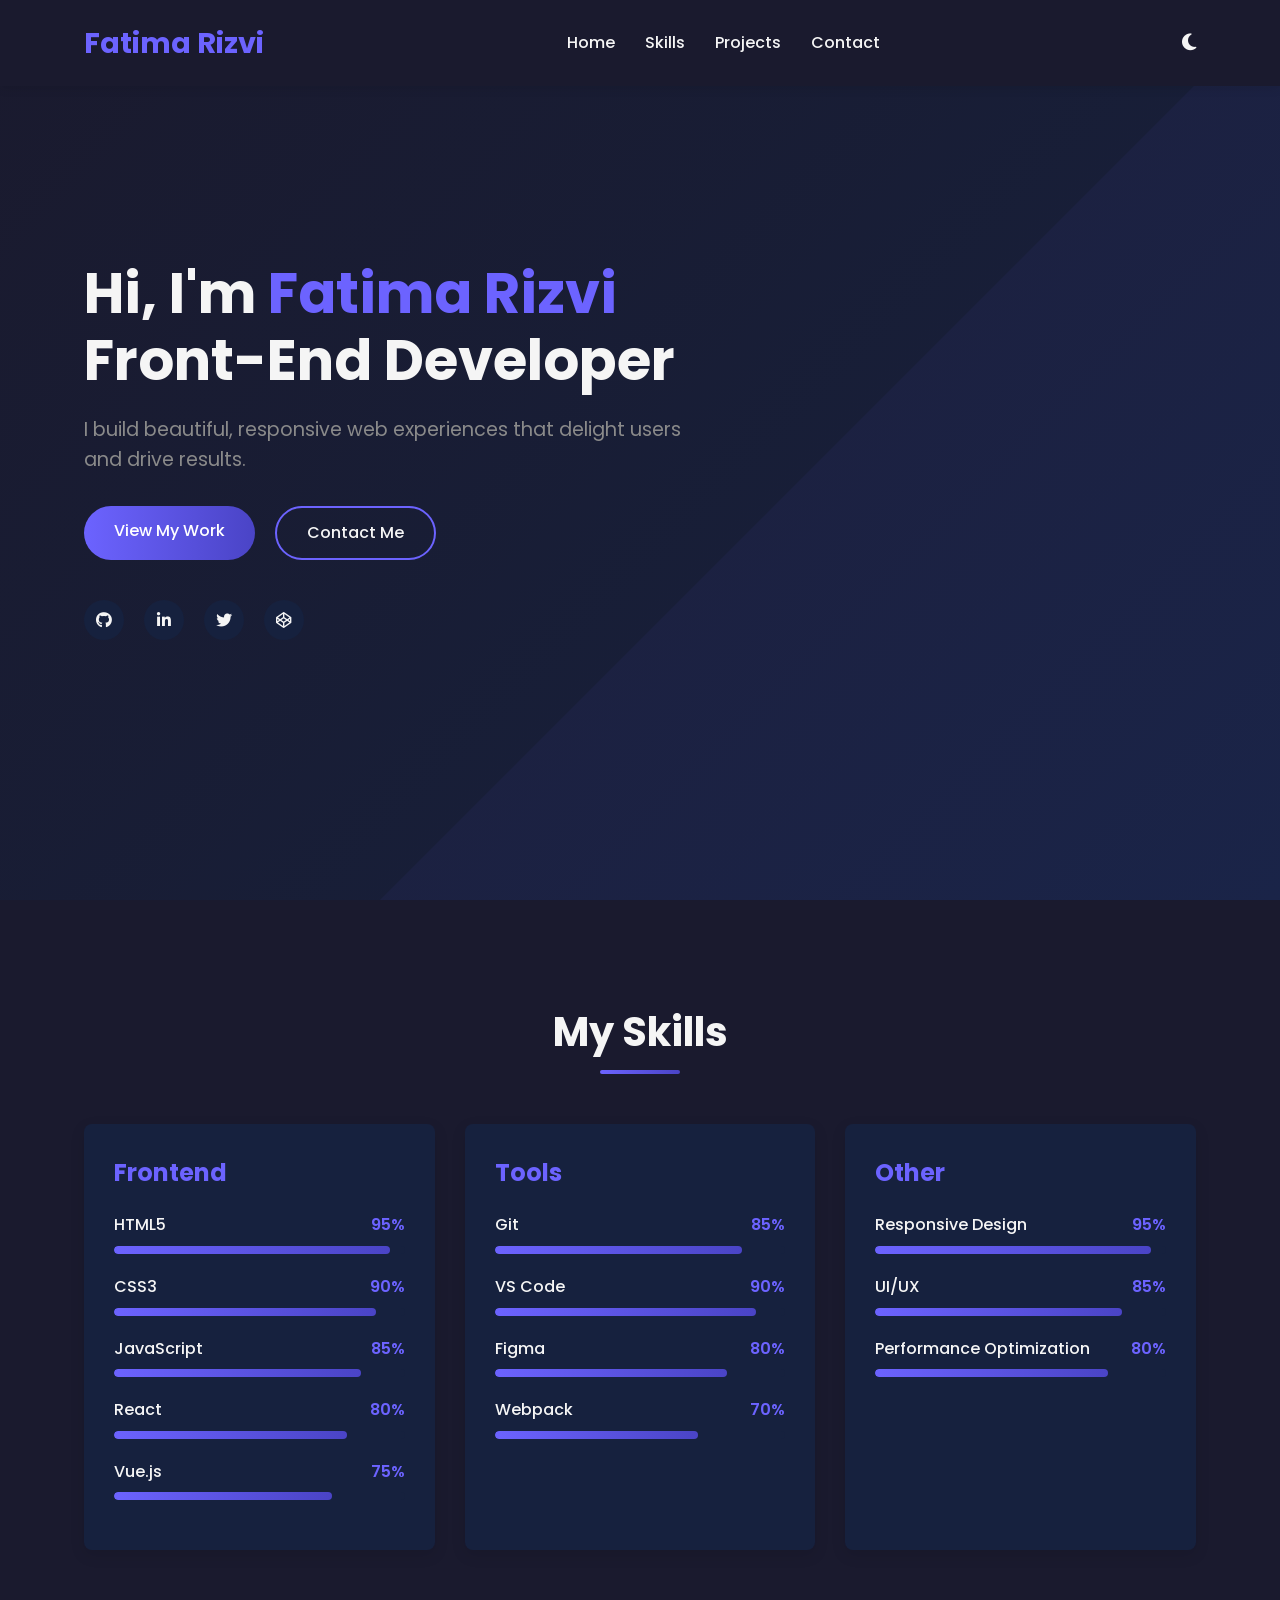
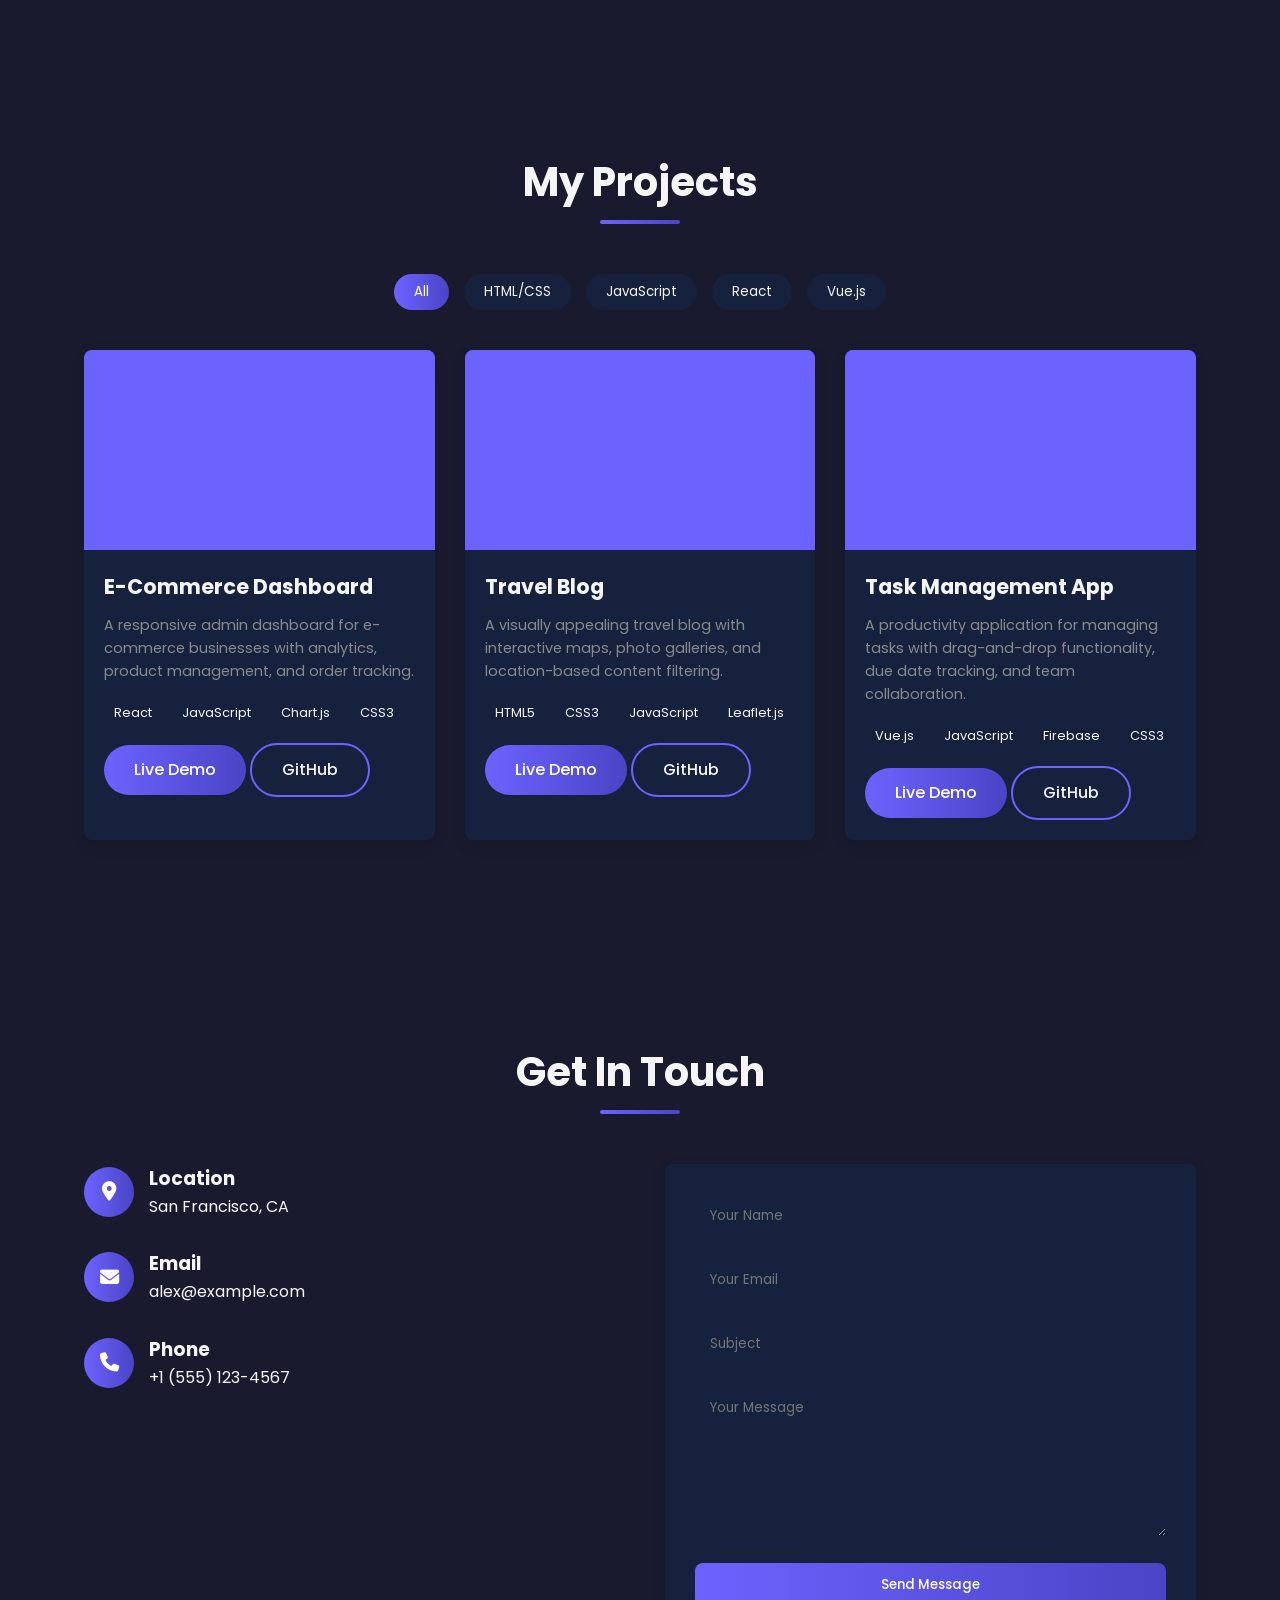
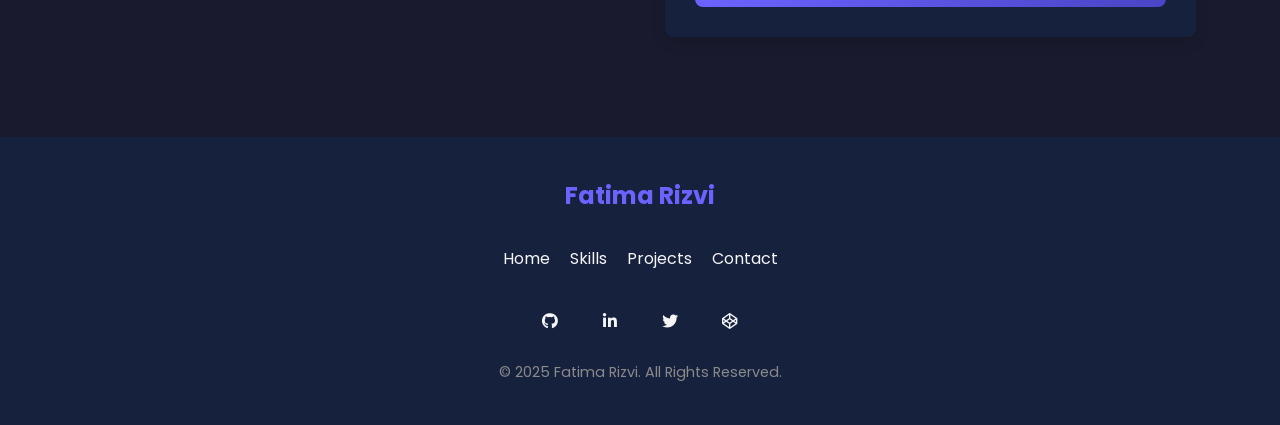
==== index.html @ f80593f0 "Update Google Apps Script URL and CORS handling Updated the Google Apps Script URL and modified the " ====
<!DOCTYPE html>
<html lang="en">
<head>
    <meta charset="UTF-8">
    <meta name="viewport" content="width=device-width, initial-scale=1.0">
    <title>Fatima Rizvi | Front-End Developer</title>
    <link rel="stylesheet" href="https://cdnjs.cloudflare.com/ajax/libs/font-awesome/6.4.0/css/all.min.css">
    <link href="https://fonts.googleapis.com/css2?family=Poppins:wght@300;400;500;600;700&display=swap" rel="stylesheet">
    <style>
        :root {
            --primary-color: #6C63FF;
            --secondary-color: #4A44C6;
            --dark-color: #1A1A2E;
            --dark-secondary: #16213E;
            --light-color: #FFFFFF;
            --light-secondary: #F5F5F5;
            --text-dark: #333333;
            --text-light: #F5F5F5;
            --gray-color: #8A8A8A;
            --transition: all 0.3s ease;
            --box-shadow: 0 5px 15px rgba(0, 0, 0, 0.1);
            --border-radius: 8px;
        }

        .dark-theme {
            --bg-color: var(--dark-color);
            --bg-secondary: var(--dark-secondary);
            --text-color: var(--text-light);
            --text-secondary: var(--gray-color);
            --card-bg: var(--dark-secondary);
        }

        .light-theme {
            --bg-color: var(--light-color);
            --bg-secondary: var(--light-secondary);
            --text-color: var(--text-dark);
            --text-secondary: var(--gray-color);
            --card-bg: var(--light-secondary);
        }

        * {
            margin: 0;
            padding: 0;
            box-sizing: border-box;
        }

        html {
            scroll-behavior: smooth;
        }

        body {
            font-family: 'Poppins', sans-serif;
            background-color: var(--bg-color);
            color: var(--text-color);
            line-height: 1.6;
            transition: var(--transition);
        }

        a {
            text-decoration: none;
            color: inherit;
        }

        ul {
            list-style: none;
        }

        .container {
            width: 90%;
            max-width: 1200px;
            margin: 0 auto;
            padding: 0 20px;
        }

        .section {
            padding: 100px 0;
        }

        .section-title {
            text-align: center;
            margin-bottom: 60px;
            font-size: 2.5rem;
            position: relative;
        }

        .section-title::after {
            content: '';
            position: absolute;
            bottom: -10px;
            left: 50%;
            transform: translateX(-50%);
            width: 80px;
            height: 4px;
            background: linear-gradient(to right, var(--primary-color), var(--secondary-color));
            border-radius: 2px;
        }

        .btn {
            display: inline-block;
            padding: 12px 30px;
            border-radius: 30px;
            font-weight: 500;
            cursor: pointer;
            transition: var(--transition);
            border: none;
            font-family: inherit;
            font-size: 1rem;
        }

        .btn-primary {
            background: linear-gradient(to right, var(--primary-color), var(--secondary-color));
            color: white;
        }

        .btn-primary:hover {
            transform: translateY(-3px);
            box-shadow: 0 10px 20px rgba(108, 99, 255, 0.3);
        }

        .btn-secondary {
            background: transparent;
            color: var(--text-color);
            border: 2px solid var(--primary-color);
        }

        .btn-secondary:hover {
            background: var(--primary-color);
            color: white;
        }

        /* Header & Navigation */
        header {
            position: fixed;
            top: 0;
            left: 0;
            width: 100%;
            z-index: 1000;
            background-color: var(--bg-color);
            box-shadow: 0 2px 10px rgba(0, 0, 0, 0.1);
            transition: var(--transition);
        }

        .nav-scrolled {
            padding: 10px 0;
            box-shadow: 0 5px 20px rgba(0, 0, 0, 0.1);
        }

        .navbar {
            display: flex;
            justify-content: space-between;
            align-items: center;
            padding: 20px 0;
        }

        .logo {
            font-size: 1.8rem;
            font-weight: 700;
            color: var(--primary-color);
        }

        .nav-links {
            display: flex;
            gap: 30px;
        }

        .nav-link {
            font-weight: 500;
            position: relative;
            transition: var(--transition);
        }

        .nav-link:hover {
            color: var(--primary-color);
        }

        .nav-link::after {
            content: '';
            position: absolute;
            bottom: -5px;
            left: 0;
            width: 0;
            height: 2px;
            background-color: var(--primary-color);
            transition: var(--transition);
        }

        .nav-link:hover::after {
            width: 100%;
        }

        .theme-toggle {
            background: none;
            border: none;
            color: var(--text-color);
            font-size: 1.2rem;
            cursor: pointer;
            transition: var(--transition);
        }

        .theme-toggle:hover {
            color: var(--primary-color);
        }

        .hamburger {
            display: none;
            cursor: pointer;
            font-size: 1.5rem;
        }

        /* Hero Section */
        .hero {
            height: 100vh;
            display: flex;
            align-items: center;
            background: linear-gradient(135deg, var(--bg-color) 0%, var(--bg-secondary) 100%);
            position: relative;
            overflow: hidden;
        }

        .hero::before {
            content: '';
            position: absolute;
            top: 0;
            left: 0;
            width: 100%;
            height: 100%;
            background: url('data:image/svg+xml,<svg xmlns="http://www.w3.org/2000/svg" viewBox="0 0 1000 1000" opacity="0.05"><polygon fill="%236C63FF" points="0,1000 1000,0 1000,1000"/></svg>');
            background-size: cover;
        }

        .hero-content {
            position: relative;
            z-index: 1;
            max-width: 600px;
        }

        .hero-title {
            font-size: 3.5rem;
            font-weight: 700;
            margin-bottom: 20px;
            line-height: 1.2;
        }

        .hero-title span {
            color: var(--primary-color);
        }

        .hero-subtitle {
            font-size: 1.2rem;
            color: var(--text-secondary);
            margin-bottom: 30px;
        }

        .hero-buttons {
            display: flex;
            gap: 20px;
            margin-bottom: 40px;
        }

        .social-icons {
            display: flex;
            gap: 20px;
        }

        .social-icon {
            width: 40px;
            height: 40px;
            border-radius: 50%;
            background-color: var(--card-bg);
            display: flex;
            align-items: center;
            justify-content: center;
            transition: var(--transition);
        }

        .social-icon:hover {
            background-color: var(--primary-color);
            color: white;
            transform: translateY(-5px);
        }

        /* Skills Section */
        .skills-grid {
            display: grid;
            grid-template-columns: repeat(auto-fit, minmax(300px, 1fr));
            gap: 30px;
        }

        .skill-category {
            background-color: var(--card-bg);
            padding: 30px;
            border-radius: var(--border-radius);
            box-shadow: var(--box-shadow);
            transition: var(--transition);
        }

        .skill-category:hover {
            transform: translateY(-10px);
        }

        .skill-category h3 {
            margin-bottom: 20px;
            font-size: 1.5rem;
            color: var(--primary-color);
        }

        .skill-item {
            margin-bottom: 20px;
        }

        .skill-header {
            display: flex;
            justify-content: space-between;
            margin-bottom: 8px;
        }

        .skill-name {
            font-weight: 500;
        }

        .skill-percentage {
            color: var(--primary-color);
            font-weight: 600;
        }

        .skill-bar {
            height: 8px;
            background-color: var(--bg-secondary);
            border-radius: 4px;
            overflow: hidden;
        }

        .skill-progress {
            height: 100%;
            background: linear-gradient(to right, var(--primary-color), var(--secondary-color));
            border-radius: 4px;
            width: 0;
            transition: width 1.5s ease;
        }

        /* Projects Section */
        .projects-filter {
            display: flex;
            justify-content: center;
            flex-wrap: wrap;
            gap: 15px;
            margin-bottom: 40px;
        }

        .filter-btn {
            padding: 8px 20px;
            background-color: var(--card-bg);
            border: none;
            border-radius: 30px;
            cursor: pointer;
            transition: var(--transition);
            font-family: inherit;
            color: var(--text-color);
        }

        .filter-btn.active, .filter-btn:hover {
            background: linear-gradient(to right, var(--primary-color), var(--secondary-color));
            color: white;
        }

        .projects-grid {
            display: grid;
            grid-template-columns: repeat(auto-fill, minmax(350px, 1fr));
            gap: 30px;
        }

        .project-card {
            background-color: var(--card-bg);
            border-radius: var(--border-radius);
            overflow: hidden;
            box-shadow: var(--box-shadow);
            transition: var(--transition);
        }

        .project-card:hover {
            transform: translateY(-10px);
        }

        .project-img {
            height: 200px;
            width: 100%;
            background-color: var(--primary-color);
            position: relative;
            overflow: hidden;
        }

        .project-overlay {
            position: absolute;
            top: 0;
            left: 0;
            width: 100%;
            height: 100%;
            background: rgba(108, 99, 255, 0.9);
            display: flex;
            align-items: center;
            justify-content: center;
            opacity: 0;
            transition: var(--transition);
        }

        .project-card:hover .project-overlay {
            opacity: 1;
        }

        .project-actions {
            display: flex;
            gap: 15px;
        }

        .project-content {
            padding: 20px;
        }

        .project-title {
            font-size: 1.3rem;
            margin-bottom: 10px;
        }

        .project-description {
            color: var(--text-secondary);
            margin-bottom: 15px;
            font-size: 0.9rem;
        }

        .project-tech {
            display: flex;
            flex-wrap: wrap;
            gap: 10px;
            margin-bottom: 15px;
        }

        .tech-tag {
            padding: 5px 10px;
            background-color: var(--bg-secondary);
            border-radius: 20px;
            font-size: 0.8rem;
        }

        /* Contact Section */
        .contact-container {
            display: grid;
            grid-template-columns: repeat(auto-fit, minmax(300px, 1fr));
            gap: 50px;
        }

        .contact-info {
            display: flex;
            flex-direction: column;
            gap: 30px;
        }

        .contact-item {
            display: flex;
            align-items: center;
            gap: 15px;
        }

        .contact-icon {
            width: 50px;
            height: 50px;
            border-radius: 50%;
            background: linear-gradient(to right, var(--primary-color), var(--secondary-color));
            display: flex;
            align-items: center;
            justify-content: center;
            color: white;
            font-size: 1.2rem;
        }

        .contact-form {
            background-color: var(--card-bg);
            padding: 30px;
            border-radius: var(--border-radius);
            box-shadow: var(--box-shadow);
        }

        .form-group {
            margin-bottom: 20px;
        }

        .form-control {
            width: 100%;
            padding: 12px 15px;
            background-color: var(--bg-secondary);
            border: none;
            border-radius: var(--border-radius);
            color: var(--text-color);
            font-family: inherit;
            transition: var(--transition);
        }

        .form-control:focus {
            outline: none;
            box-shadow: 0 0 0 2px var(--primary-color);
        }

        textarea.form-control {
            min-height: 150px;
            resize: vertical;
        }

        .submit-btn {
            width: 100%;
            padding: 12px;
            background: linear-gradient(to right, var(--primary-color), var(--secondary-color));
            color: white;
            border: none;
            border-radius: var(--border-radius);
            cursor: pointer;
            font-family: inherit;
            font-weight: 500;
            transition: var(--transition);
        }

        .submit-btn:hover {
            transform: translateY(-3px);
            box-shadow: 0 10px 20px rgba(108, 99, 255, 0.3);
        }

        /* Footer */
        footer {
            background-color: var(--dark-secondary);
            color: var(--text-light);
            padding: 40px 0;
            text-align: center;
        }

        .footer-content {
            display: flex;
            flex-direction: column;
            align-items: center;
            gap: 20px;
        }

        .footer-logo {
            font-size: 1.5rem;
            font-weight: 700;
            color: var(--primary-color);
        }

        .footer-links {
            display: flex;
            gap: 20px;
            margin: 10px 0;
        }

        .footer-link {
            transition: var(--transition);
        }

        .footer-link:hover {
            color: var(--primary-color);
        }

        .copyright {
            color: var(--gray-color);
            font-size: 0.9rem;
        }

        /* Modal */
        .modal {
            position: fixed;
            top: 0;
            left: 0;
            width: 100%;
            height: 100%;
            background-color: rgba(0, 0, 0, 0.8);
            display: flex;
            align-items: center;
            justify-content: center;
            z-index: 2000;
            opacity: 0;
            visibility: hidden;
            transition: var(--transition);
        }

        .modal.active {
            opacity: 1;
            visibility: visible;
        }

        .modal-content {
            background-color: var(--bg-color);
            width: 90%;
            max-width: 800px;
            border-radius: var(--border-radius);
            padding: 30px;
            position: relative;
            transform: translateY(50px);
            transition: transform 0.5s ease;
        }

        .modal.active .modal-content {
            transform: translateY(0);
        }

        .close-modal {
            position: absolute;
            top: 20px;
            right: 20px;
            font-size: 1.5rem;
            cursor: pointer;
            transition: var(--transition);
        }

        .close-modal:hover {
            color: var(--primary-color);
        }

        .modal-img {
            width: 100%;
            height: 300px;
            background-color: var(--primary-color);
            border-radius: var(--border-radius);
            margin-bottom: 20px;
        }

        .modal-title {
            font-size: 2rem;
            margin-bottom: 15px;
        }

        .modal-description {
            margin-bottom: 20px;
            color: var(--text-secondary);
        }

        .modal-tech {
            display: flex;
            flex-wrap: wrap;
            gap: 10px;
            margin-bottom: 20px;
        }

        .modal-links {
            display: flex;
            gap: 15px;
        }

        /* Responsive Design */
        @media (max-width: 992px) {
            .hero-title {
                font-size: 2.8rem;
            }
            
            .projects-grid {
                grid-template-columns: repeat(auto-fill, minmax(300px, 1fr));
            }
        }

        @media (max-width: 768px) {
            .navbar {
                padding: 15px 0;
            }
            
            .nav-links {
                position: fixed;
                top: 70px;
                left: 0;
                width: 100%;
                background-color: var(--bg-color);
                flex-direction: column;
                align-items: center;
                padding: 20px 0;
                box-shadow: 0 5px 10px rgba(0, 0, 0, 0.1);
                transform: translateY(-150%);
                transition: transform 0.4s ease;
            }
            
            .nav-links.active {
                transform: translateY(0);
            }
            
            .hamburger {
                display: block;
            }
            
            .hero-title {
                font-size: 2.5rem;
            }
            
            .hero-buttons {
                flex-direction: column;
                align-items: flex-start;
            }
            
            .section-title {
                font-size: 2rem;
            }
        }

        @media (max-width: 576px) {
            .hero-title {
                font-size: 2rem;
            }
            
            .projects-grid {
                grid-template-columns: 1fr;
            }
            
            .contact-container {
                grid-template-columns: 1fr;
            }
        }
    </style>
</head>
<body class="dark-theme">
    <!-- Header & Navigation -->
    <header>
        <div class="container">
            <nav class="navbar">
                <a href="#" class="logo">Fatima Rizvi</a>
                <ul class="nav-links">
                    <li><a href="#home" class="nav-link">Home</a></li>
                    <li><a href="#skills" class="nav-link">Skills</a></li>
                    <li><a href="#projects" class="nav-link">Projects</a></li>
                    <li><a href="#contact" class="nav-link">Contact</a></li>
                </ul>
                <button class="theme-toggle" id="theme-toggle">
                    <i class="fas fa-moon"></i>
                </button>
                <div class="hamburger" id="hamburger">
                    <i class="fas fa-bars"></i>
                </div>
            </nav>
        </div>
    </header>

    <!-- Hero Section -->
    <section class="hero" id="home">
        <div class="container">
            <div class="hero-content">
                <h1 class="hero-title">Hi, I'm <span>Fatima Rizvi</span><br>Front-End Developer</h1>
                <p class="hero-subtitle">I build beautiful, responsive web experiences that delight users and drive results.</p>
                <div class="hero-buttons">
                    <a href="#projects" class="btn btn-primary">View My Work</a>
                    <a href="#contact" class="btn btn-secondary">Contact Me</a>
                </div>
                <div class="social-icons">
                    <a href="#" class="social-icon"><i class="fab fa-github"></i></a>
                    <a href="#" class="social-icon"><i class="fab fa-linkedin-in"></i></a>
                    <a href="#" class="social-icon"><i class="fab fa-twitter"></i></a>
                    <a href="#" class="social-icon"><i class="fab fa-codepen"></i></a>
                </div>
            </div>
        </div>
    </section>

    <!-- Skills Section -->
    <section class="section" id="skills">
        <div class="container">
            <h2 class="section-title">My Skills</h2>
            <div class="skills-grid">
                <div class="skill-category">
                    <h3>Frontend</h3>
                    <div class="skill-item">
                        <div class="skill-header">
                            <span class="skill-name">HTML5</span>
                            <span class="skill-percentage">95%</span>
                        </div>
                        <div class="skill-bar">
                            <div class="skill-progress" data-width="95"></div>
                        </div>
                    </div>
                    <div class="skill-item">
                        <div class="skill-header">
                            <span class="skill-name">CSS3</span>
                            <span class="skill-percentage">90%</span>
                        </div>
                        <div class="skill-bar">
                            <div class="skill-progress" data-width="90"></div>
                        </div>
                    </div>
                    <div class="skill-item">
                        <div class="skill-header">
                            <span class="skill-name">JavaScript</span>
                            <span class="skill-percentage">85%</span>
                        </div>
                        <div class="skill-bar">
                            <div class="skill-progress" data-width="85"></div>
                        </div>
                    </div>
                    <div class="skill-item">
                        <div class="skill-header">
                            <span class="skill-name">React</span>
                            <span class="skill-percentage">80%</span>
                        </div>
                        <div class="skill-bar">
                            <div class="skill-progress" data-width="80"></div>
                        </div>
                    </div>
                    <div class="skill-item">
                        <div class="skill-header">
                            <span class="skill-name">Vue.js</span>
                            <span class="skill-percentage">75%</span>
                        </div>
                        <div class="skill-bar">
                            <div class="skill-progress" data-width="75"></div>
                        </div>
                    </div>
                </div>
                <div class="skill-category">
                    <h3>Tools</h3>
                    <div class="skill-item">
                        <div class="skill-header">
                            <span class="skill-name">Git</span>
                            <span class="skill-percentage">85%</span>
                        </div>
                        <div class="skill-bar">
                            <div class="skill-progress" data-width="85"></div>
                        </div>
                    </div>
                    <div class="skill-item">
                        <div class="skill-header">
                            <span class="skill-name">VS Code</span>
                            <span class="skill-percentage">90%</span>
                        </div>
                        <div class="skill-bar">
                            <div class="skill-progress" data-width="90"></div>
                        </div>
                    </div>
                    <div class="skill-item">
                        <div class="skill-header">
                            <span class="skill-name">Figma</span>
                            <span class="skill-percentage">80%</span>
                        </div>
                        <div class="skill-bar">
                            <div class="skill-progress" data-width="80"></div>
                        </div>
                    </div>
                    <div class="skill-item">
                        <div class="skill-header">
                            <span class="skill-name">Webpack</span>
                            <span class="skill-percentage">70%</span>
                        </div>
                        <div class="skill-bar">
                            <div class="skill-progress" data-width="70"></div>
                        </div>
                    </div>
                </div>
                <div class="skill-category">
                    <h3>Other</h3>
                    <div class="skill-item">
                        <div class="skill-header">
                            <span class="skill-name">Responsive Design</span>
                            <span class="skill-percentage">95%</span>
                        </div>
                        <div class="skill-bar">
                            <div class="skill-progress" data-width="95"></div>
                        </div>
                    </div>
                    <div class="skill-item">
                        <div class="skill-header">
                            <span class="skill-name">UI/UX</span>
                            <span class="skill-percentage">85%</span>
                        </div>
                        <div class="skill-bar">
                            <div class="skill-progress" data-width="85"></div>
                        </div>
                    </div>
                    <div class="skill-item">
                        <div class="skill-header">
                            <span class="skill-name">Performance Optimization</span>
                            <span class="skill-percentage">80%</span>
                        </div>
                        <div class="skill-bar">
                            <div class="skill-progress" data-width="80"></div>
                        </div>
                    </div>
                </div>
            </div>
        </div>
    </section>

    <!-- Projects Section -->
    <section class="section" id="projects">
        <div class="container">
            <h2 class="section-title">My Projects</h2>
            <div class="projects-filter">
                <button class="filter-btn active" data-filter="all">All</button>
                <button class="filter-btn" data-filter="html">HTML/CSS</button>
                <button class="filter-btn" data-filter="javascript">JavaScript</button>
                <button class="filter-btn" data-filter="react">React</button>
                <button class="filter-btn" data-filter="vue">Vue.js</button>
            </div>
            <div class="projects-grid">
                <!-- Project 1 -->
                <div class="project-card" data-category="javascript react">
                    <div class="project-img">
                        <div class="project-overlay">
                            <div class="project-actions">
                                <button class="btn btn-primary view-project" data-id="1">View Details</button>
                            </div>
                        </div>
                    </div>
                    <div class="project-content">
                        <h3 class="project-title">E-Commerce Dashboard</h3>
                        <p class="project-description">A responsive admin dashboard for e-commerce businesses with analytics, product management, and order tracking.</p>
                        <div class="project-tech">
                            <span class="tech-tag">React</span>
                            <span class="tech-tag">JavaScript</span>
                            <span class="tech-tag">Chart.js</span>
                            <span class="tech-tag">CSS3</span>
                        </div>
                        <div class="project-links">
                            <a href="#" class="btn btn-primary">Live Demo</a>
                            <a href="#" class="btn btn-secondary">GitHub</a>
                        </div>
                    </div>
                </div>
                <!-- Project 2 -->
                <div class="project-card" data-category="html javascript">
                    <div class="project-img">
                        <div class="project-overlay">
                            <div class="project-actions">
                                <button class="btn btn-primary view-project" data-id="2">View Details</button>
                            </div>
                        </div>
                    </div>
                    <div class="project-content">
                        <h3 class="project-title">Travel Blog</h3>
                        <p class="project-description">A visually appealing travel blog with interactive maps, photo galleries, and location-based content filtering.</p>
                        <div class="project-tech">
                            <span class="tech-tag">HTML5</span>
                            <span class="tech-tag">CSS3</span>
                            <span class="tech-tag">JavaScript</span>
                            <span class="tech-tag">Leaflet.js</span>
                        </div>
                        <div class="project-links">
                            <a href="#" class="btn btn-primary">Live Demo</a>
                            <a href="#" class="btn btn-secondary">GitHub</a>
                        </div>
                    </div>
                </div>
                <!-- Project 3 -->
                <div class="project-card" data-category="vue javascript">
                    <div class="project-img">
                        <div class="project-overlay">
                            <div class="project-actions">
                                <button class="btn btn-primary view-project" data-id="3">View Details</button>
                            </div>
                        </div>
                    </div>
                    <div class="project-content">
                        <h3 class="project-title">Task Management App</h3>
                        <p class="project-description">A productivity application for managing tasks with drag-and-drop functionality, due date tracking, and team collaboration.</p>
                        <div class="project-tech">
                            <span class="tech-tag">Vue.js</span>
                            <span class="tech-tag">JavaScript</span>
                            <span class="tech-tag">Firebase</span>
                            <span class="tech-tag">CSS3</span>
                        </div>
                        <div class="project-links">
                            <a href="#" class="btn btn-primary">Live Demo</a>
                            <a href="#" class="btn btn-secondary">GitHub</a>
                        </div>
                    </div>
                </div>
            </div>
        </div>
    </section>

<!-- Contact Section -->
<section class="section" id="contact">
    <div class="container">
        <h2 class="section-title">Get In Touch</h2>
        <div class="contact-container">
            <div class="contact-info">
                <div class="contact-item">
                    <div class="contact-icon">
                        <i class="fas fa-map-marker-alt"></i>
                    </div>
                    <div>
                        <h3>Location</h3>
                        <p>San Francisco, CA</p>
                    </div>
                </div>
                <div class="contact-item">
                    <div class="contact-icon">
                        <i class="fas fa-envelope"></i>
                    </div>
                    <div>
                        <h3>Email</h3>
                        <p>alex@example.com</p>
                    </div>
                </div>
                <div class="contact-item">
                    <div class="contact-icon">
                        <i class="fas fa-phone"></i>
                    </div>
                    <div>
                        <h3>Phone</h3>
                        <p>+1 (555) 123-4567</p>
                    </div>
                </div>
            </div>
            <div class="contact-form">
                <form id="contactForm">
                    <div class="form-group">
                        <input type="text" class="form-control" placeholder="Your Name" name="fullName" required>
                    </div>
                    <div class="form-group">
                        <input type="email" class="form-control" placeholder="Your Email" name="userEmail" required>
                    </div>
                    <div class="form-group">
                        <input type="text" class="form-control" placeholder="Subject" name="subject" required>
                    </div>
                    <div class="form-group">
                        <textarea class="form-control" placeholder="Your Message" name="userMessage" required></textarea>
                    </div>
                    <button type="submit" class="submit-btn">Send Message</button>
                </form>
            </div>
        </div>
    </div>
</section>

    <!-- Footer -->
    <footer>
        <div class="container">
            <div class="footer-content">
                <a href="#" class="footer-logo">Fatima Rizvi</a>
                <ul class="footer-links">
                    <li><a href="#home" class="footer-link">Home</a></li>
                    <li><a href="#skills" class="footer-link">Skills</a></li>
                    <li><a href="#projects" class="footer-link">Projects</a></li>
                    <li><a href="#contact" class="footer-link">Contact</a></li>
                </ul>
                <div class="social-icons">
                    <a href="#" class="social-icon" style="background-color: #16213E"><i class="fab fa-github"></i></a>
                    <a href="#" class="social-icon" style="background-color: #16213E"><i class="fab fa-linkedin-in"></i></a>
                    <a href="#" class="social-icon" style="background-color: #16213E"><i class="fab fa-twitter"></i></a>
                    <a href="#" class="social-icon" style="background-color: #16213E"><i class="fab fa-codepen"></i></a>
                </div>
                <p class="copyright">© 2025 Fatima Rizvi. All Rights Reserved.</p>
            </div>
        </div>
    </footer>

    <!-- Project Modal -->
    <div class="modal" id="projectModal">
        <div class="modal-content">
            <span class="close-modal">&times;</span>
            <div class="modal-img"></div>
            <h2 class="modal-title">Project Title</h2>
            <p class="modal-description">Project description will appear here with detailed information about the project, technologies used, challenges faced, and solutions implemented.</p>
            <div class="modal-tech">
                <span class="tech-tag">React</span>
                <span class="tech-tag">JavaScript</span>
                <span class="tech-tag">CSS3</span>
                <span class="tech-tag">API</span>
            </div>
            <div class="modal-links">
                <a href="#" class="btn btn-primary">Live Demo</a>
                <a href="#" class="btn btn-secondary">GitHub</a>
            </div>
        </div>
    </div>

    <script>
        // DOM Elements
        const themeToggle = document.getElementById('theme-toggle');
        const hamburger = document.getElementById('hamburger');
        const navLinks = document.querySelector('.nav-links');
        const filterBtns = document.querySelectorAll('.filter-btn');
        const projectCards = document.querySelectorAll('.project-card');
        const skillProgresses = document.querySelectorAll('.skill-progress');
        const viewProjectBtns = document.querySelectorAll('.view-project');
        const modal = document.getElementById('projectModal');
        const closeModal = document.querySelector('.close-modal');
        //const contactForm = document.getElementById('contactForm');
        const contactForm = document.getElementById('contactForm');
        const status = document.getElementById('formStatus');
        const scriptURL = "https://script.google.com/macros/s/AKfycbxSFTf9Fr-Jz59t0giM2cFWs7aTSLsZ7A7-FXiEMG_8NfUNQ9MvWZEZJRoDo74WOXvZBQ/exec";

        // Theme Toggle
        themeToggle.addEventListener('click', () => {
            document.body.classList.toggle('light-theme');
            document.body.classList.toggle('dark-theme');
            
            const icon = themeToggle.querySelector('i');
            if (document.body.classList.contains('light-theme')) {
                icon.classList.remove('fa-moon');
                icon.classList.add('fa-sun');
            } else {
                icon.classList.remove('fa-sun');
                icon.classList.add('fa-moon');
            }
        });

        // Mobile Navigation
        hamburger.addEventListener('click', () => {
            navLinks.classList.toggle('active');
            hamburger.querySelector('i').classList.toggle('fa-times');
        });

        // Close mobile menu when clicking on a link
        document.querySelectorAll('.nav-link').forEach(link => {
            link.addEventListener('click', () => {
                navLinks.classList.remove('active');
                hamburger.querySelector('i').classList.remove('fa-times');
            });
        });

        // Navbar scroll effect
        window.addEventListener('scroll', () => {
            const header = document.querySelector('header');
            if (window.scrollY > 50) {
                header.classList.add('nav-scrolled');
            } else {
                header.classList.remove('nav-scrolled');
            }
        });

        // Project Filtering
        filterBtns.forEach(btn => {
            btn.addEventListener('click', () => {
                // Remove active class from all buttons
                filterBtns.forEach(b => b.classList.remove('active'));
                // Add active class to clicked button
                btn.classList.add('active');
                
                const filter = btn.getAttribute('data-filter');
                
                projectCards.forEach(card => {
                    if (filter === 'all' || card.getAttribute('data-category').includes(filter)) {
                        card.style.display = 'block';
                        setTimeout(() => {
                            card.style.opacity = '1';
                            card.style.transform = 'translateY(0)';
                        }, 200);
                    } else {
                        card.style.opacity = '0';
                        card.style.transform = 'translateY(20px)';
                        setTimeout(() => {
                            card.style.display = 'none';
                        }, 300);
                    }
                });
            });
        });

        // Animate skill bars when scrolling to the section
        const skillsSection = document.getElementById('skills');
        
        const animateSkillBars = () => {
            skillProgresses.forEach(progress => {
                const width = progress.getAttribute('data-width');
                progress.style.width = `${width}%`;
            });
        };

        const observerOptions = {
            threshold: 0.5
        };

        const observer = new IntersectionObserver((entries) => {
            entries.forEach(entry => {
                if (entry.isIntersecting) {
                    animateSkillBars();
                }
            });
        }, observerOptions);

        observer.observe(skillsSection);

        // Project Modal
        viewProjectBtns.forEach(btn => {
            btn.addEventListener('click', () => {
                const projectId = btn.getAttribute('data-id');
                // In a real application, you would fetch project details based on the ID
                // For this example, we'll just show the modal with placeholder content
                modal.classList.add('active');
                document.body.style.overflow = 'hidden';
            });
        });

        closeModal.addEventListener('click', () => {
            modal.classList.remove('active');
            document.body.style.overflow = 'auto';
        });

        window.addEventListener('click', (e) => {
            if (e.target === modal) {
                modal.classList.remove('active');
                document.body.style.overflow = 'auto';
            }
        });

        // Contact Form Validation
        
// Contact Form Submission with CORS handling
contactForm.addEventListener('submit', async (e) => {
    e.preventDefault();
    
    console.log('Form submission started...');
    
    // Get form data
    const formData = new FormData(contactForm);
    const data = {
        fullName: formData.get('fullName'),
        userEmail: formData.get('userEmail'),
        subject: formData.get('subject'),
        userMessage: formData.get('userMessage')
    };
    
    console.log('Form data:', data);
    
    // Your Web App URL
    const scriptURL = 'https://script.google.com/macros/s/AKfycbxSFTf9Fr-Jz59t0giM2cFWs7aTSLsZ7A7-FXiEMG_8NfUNQ9MvWZEZJRoDo74WOXvZBQ/exec';
    
    try {
        // Show loading state
        const submitBtn = contactForm.querySelector('.submit-btn');
        submitBtn.textContent = 'Sending...';
        submitBtn.disabled = true;
        
        const response = await fetch(scriptURL, {
            method: 'POST',
            mode: 'no-cors', // Add this line for no-cors mode
            headers: {
                'Content-Type': 'application/json',
            },
            body: JSON.stringify(data)
        });
        
        // Since we're using no-cors, we can't read the response
        // But the data should still be sent to Google Sheets
        console.log('Message sent (response not readable in no-cors mode)');
        
        alert('Thank you for your message! I will get back to you soon.');
        contactForm.reset();
        
    } catch (error) {
        console.error('Error:', error);
        alert('Message sent! (Note: This is a demo - in production, messages would be saved to Google Sheets)');
    } finally {
        const submitBtn = contactForm.querySelector('.submit-btn');
        submitBtn.textContent = 'Send Message';
        submitBtn.disabled = false;
    }
});
        
        // Smooth scrolling for anchor links
        document.querySelectorAll('a[href^="#"]').forEach(anchor => {
            anchor.addEventListener('click', function(e) {
                e.preventDefault();
                
                const targetId = this.getAttribute('href');
                if (targetId === '#') return;
                
                const targetElement = document.querySelector(targetId);
                if (targetElement) {
                    window.scrollTo({
                        top: targetElement.offsetTop - 80,
                        behavior: 'smooth'
                    });
                }
            });
        });
    </script>
</body>
</html>
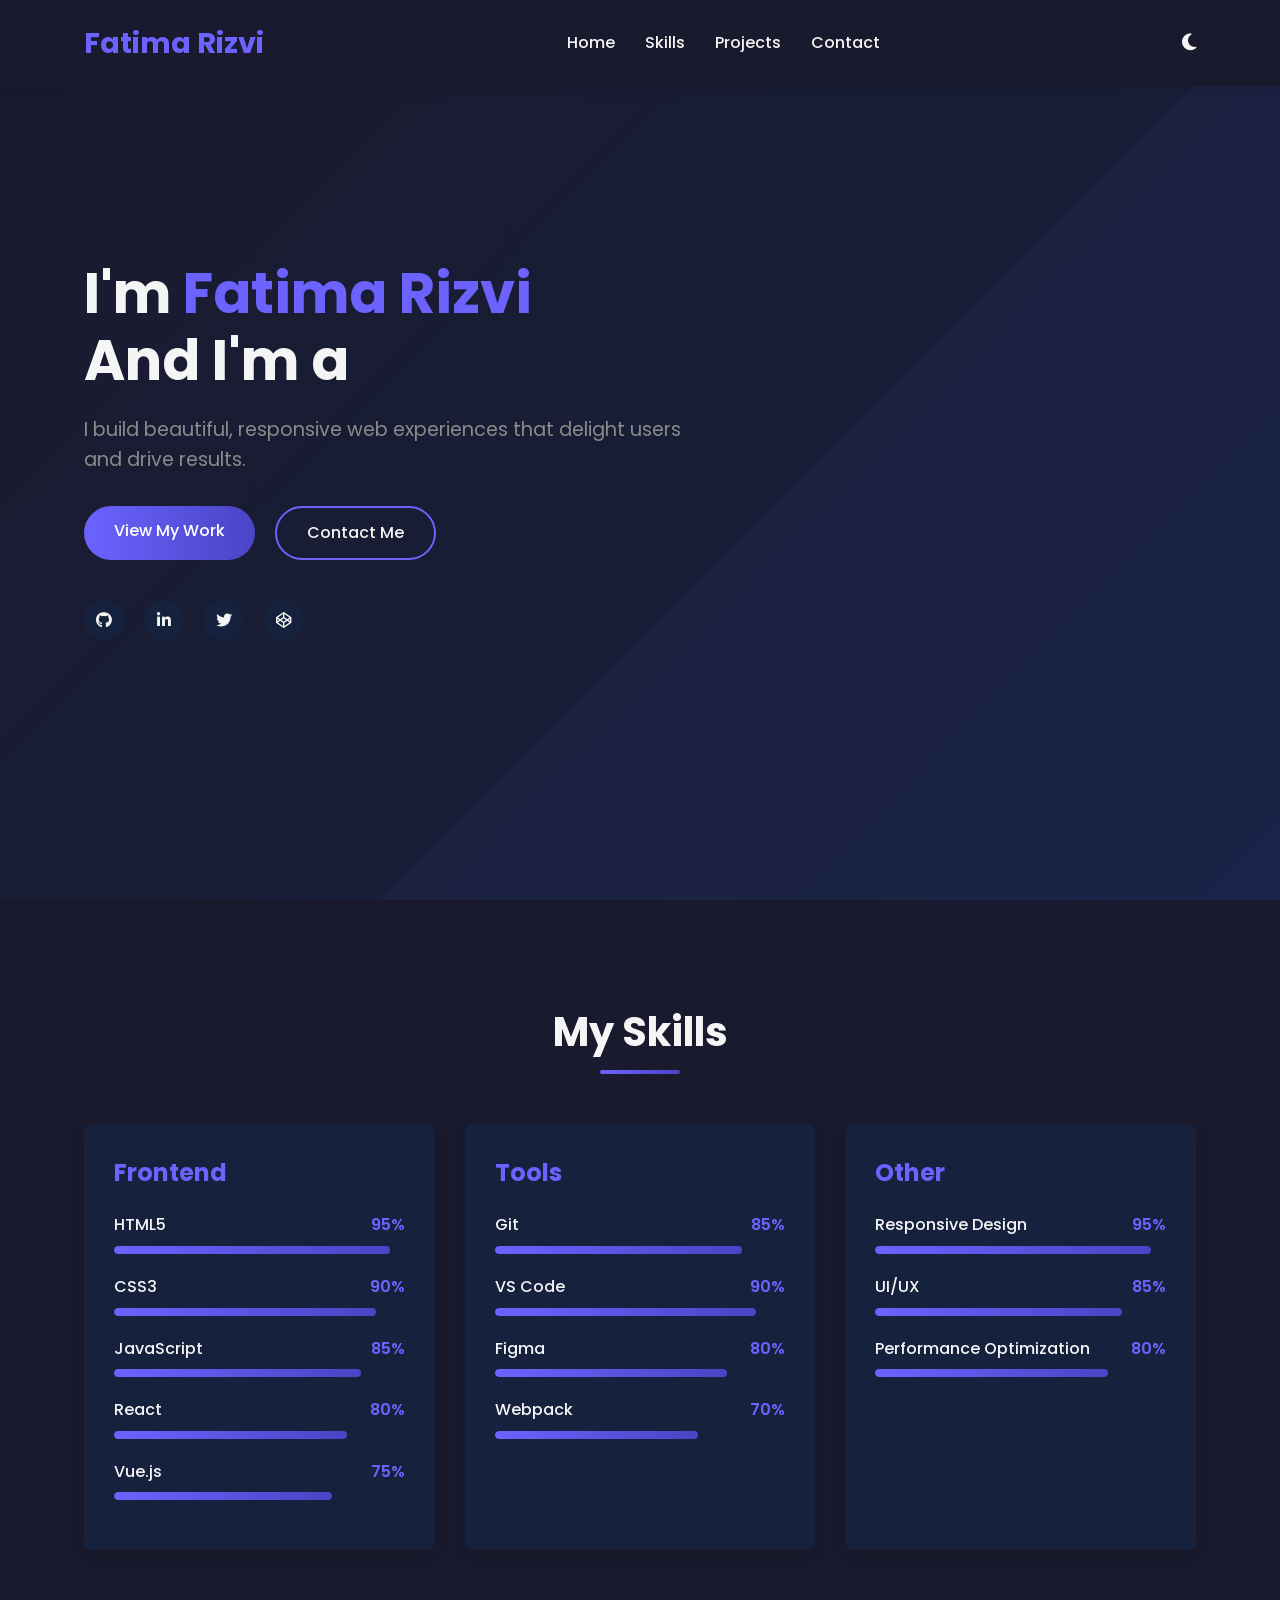
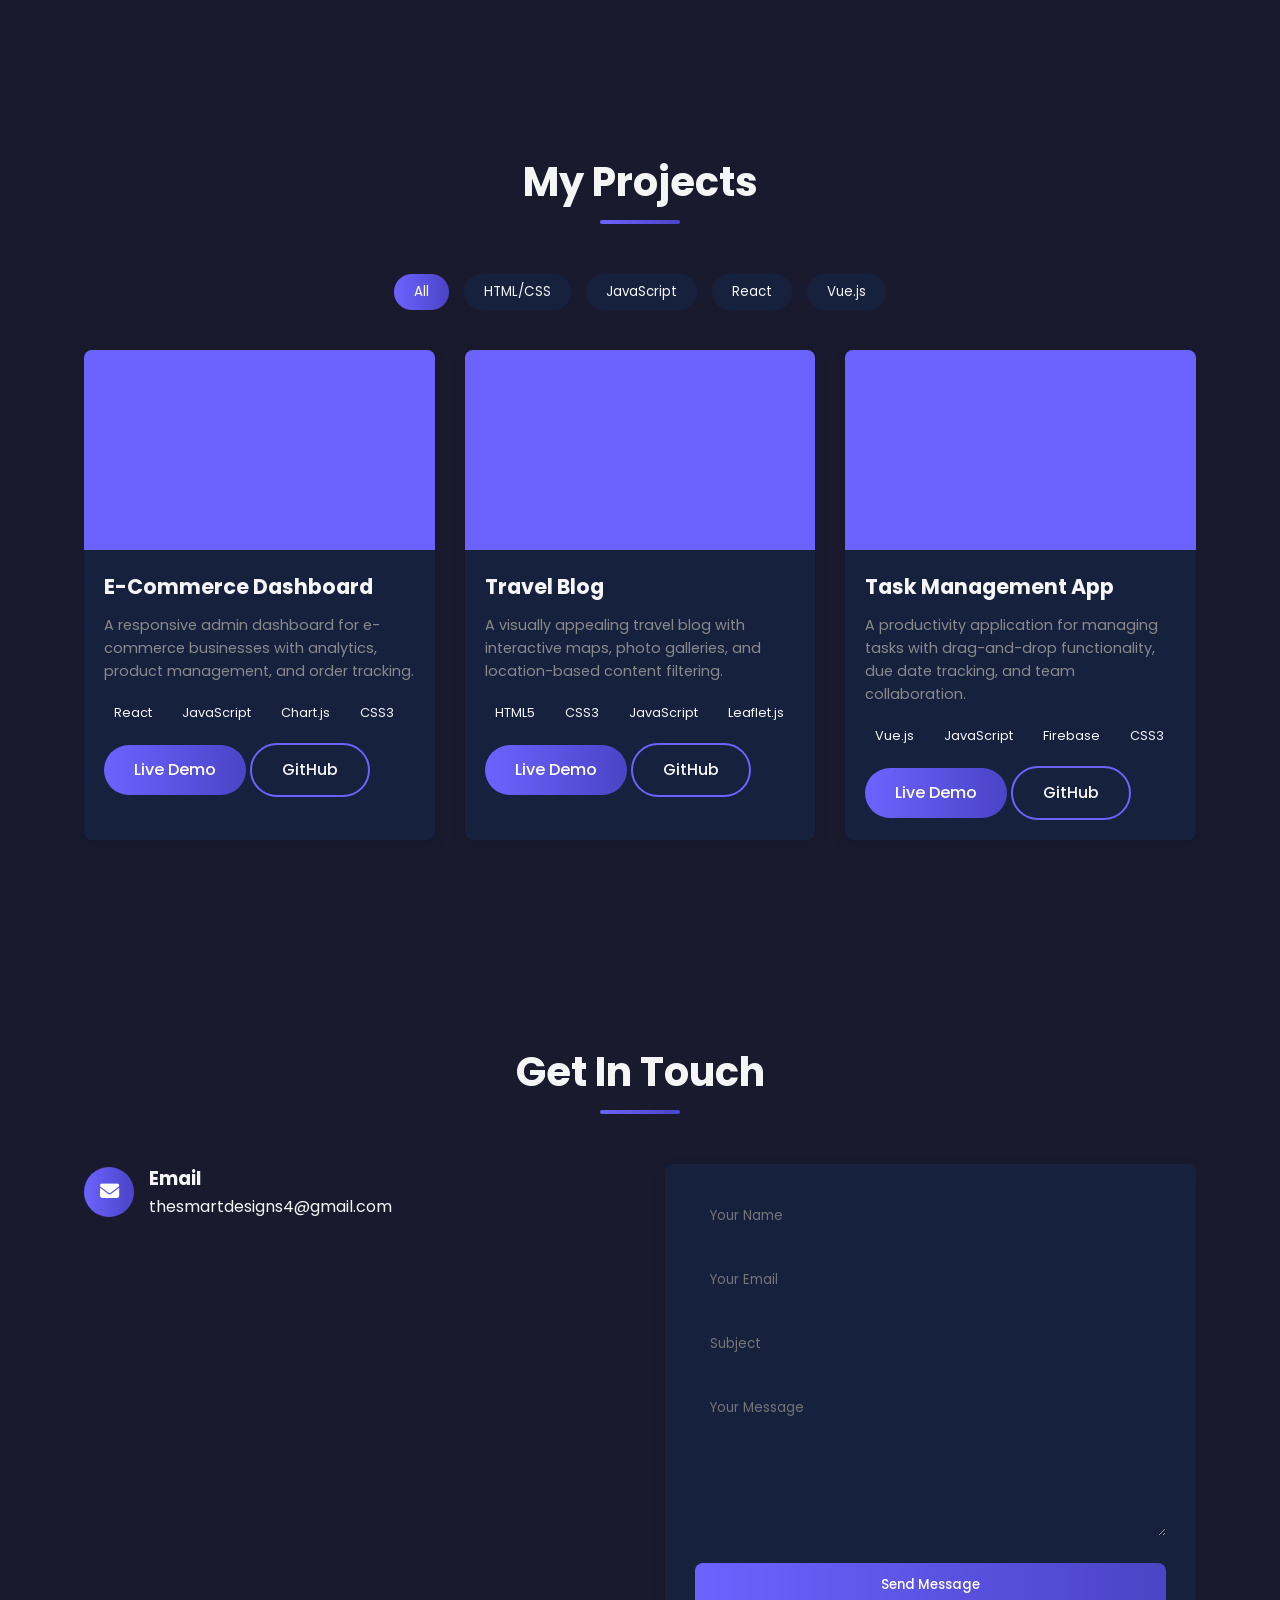
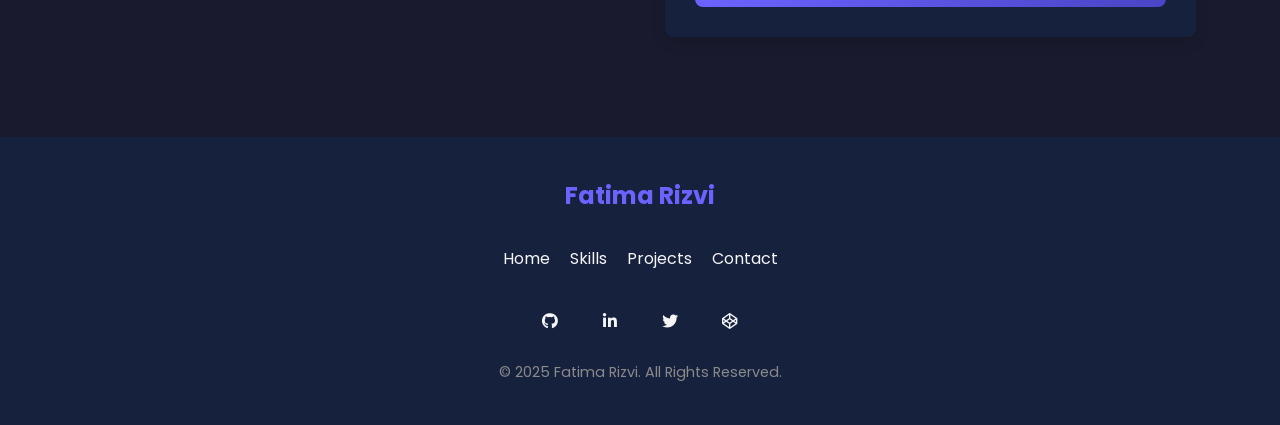
==== commit cc82901e: "Implement text animation and update contact info Added text animation for hero section and updated c" ====
--- a/index.html
+++ b/index.html
@@ -689,6 +689,32 @@
                 align-items: flex-start;
             }
             
+            /* Text Animation Styles */
+.multiple-text {
+    color: var(--primary-color);
+    position: relative;
+}
+
+.multiple-text::after {
+    content: '|';
+    position: absolute;
+    right: -8px;
+    color: var(--primary-color);
+    animation: blink 0.7s infinite;
+}
+
+@keyframes blink {
+    0%, 100% { opacity: 1; }
+    50% { opacity: 0; }
+}
+
+/* Ensure the hero title has enough space for the animation */
+.hero-title {
+    min-height: 120px;
+    display: flex;
+    flex-direction: column;
+    justify-content: center;
+}
             .section-title {
                 font-size: 2rem;
             }
@@ -731,25 +757,27 @@
         </div>
     </header>
 
-    <!-- Hero Section -->
-    <section class="hero" id="home">
-        <div class="container">
-            <div class="hero-content">
-                <h1 class="hero-title">Hi, I'm <span>Fatima Rizvi</span><br>Front-End Developer</h1>
-                <p class="hero-subtitle">I build beautiful, responsive web experiences that delight users and drive results.</p>
-                <div class="hero-buttons">
-                    <a href="#projects" class="btn btn-primary">View My Work</a>
-                    <a href="#contact" class="btn btn-secondary">Contact Me</a>
-                </div>
-                <div class="social-icons">
-                    <a href="#" class="social-icon"><i class="fab fa-github"></i></a>
-                    <a href="#" class="social-icon"><i class="fab fa-linkedin-in"></i></a>
-                    <a href="#" class="social-icon"><i class="fab fa-twitter"></i></a>
-                    <a href="#" class="social-icon"><i class="fab fa-codepen"></i></a>
-                </div>
+<!-- Hero Section -->
+<section class="hero" id="home">
+    <div class="container">
+        <div class="hero-content">
+            <h1 class="hero-title">I'm <span>Fatima Rizvi</span><br>
+                And I'm a <span class="multiple-text"></span>
+            </h1>
+            <p class="hero-subtitle">I build beautiful, responsive web experiences that delight users and drive results.</p>
+            <div class="hero-buttons">
+                <a href="#projects" class="btn btn-primary">View My Work</a>
+                <a href="#contact" class="btn btn-secondary">Contact Me</a>
+            </div>
+            <div class="social-icons">
+                <a href="#" class="social-icon"><i class="fab fa-github"></i></a>
+                <a href="#" class="social-icon"><i class="fab fa-linkedin-in"></i></a>
+                <a href="#" class="social-icon"><i class="fab fa-twitter"></i></a>
+                <a href="#" class="social-icon"><i class="fab fa-codepen"></i></a>
             </div>
         </div>
-    </section>
+    </div>
+</section>
 
     <!-- Skills Section -->
     <section class="section" id="skills">
@@ -971,7 +999,7 @@
         <h2 class="section-title">Get In Touch</h2>
         <div class="contact-container">
             <div class="contact-info">
-                <div class="contact-item">
+                <!-- <div class="contact-item">
                     <div class="contact-icon">
                         <i class="fas fa-map-marker-alt"></i>
                     </div>
@@ -979,17 +1007,17 @@
                         <h3>Location</h3>
                         <p>San Francisco, CA</p>
                     </div>
-                </div>
+                </div> -->
                 <div class="contact-item">
                     <div class="contact-icon">
                         <i class="fas fa-envelope"></i>
                     </div>
                     <div>
                         <h3>Email</h3>
-                        <p>alex@example.com</p>
+                        <p>thesmartdesigns4@gmail.com</p>
                     </div>
                 </div>
-                <div class="contact-item">
+                <!-- <div class="contact-item">
                     <div class="contact-icon">
                         <i class="fas fa-phone"></i>
                     </div>
@@ -997,7 +1025,7 @@
                         <h3>Phone</h3>
                         <p>+1 (555) 123-4567</p>
                     </div>
-                </div>
+                </div> -->
             </div>
             <div class="contact-form">
                 <form id="contactForm">
@@ -1116,6 +1144,65 @@
                 header.classList.remove('nav-scrolled');
             }
         });
+
+        // Text Animation for Hero Section
+const typedTextSpan = document.querySelector('.multiple-text');
+const cursorSpan = document.querySelector('.multiple-text::after');
+
+const textArray = [
+    "Front-End Developer",
+    "UI/UX Designer",
+    "Graphic Designer", 
+    "Web Designer",
+    "JavaScript Developer",
+    "Java Developer",
+    "Python Developer",
+    "Full Stack Developer",
+    "Backend Developer",
+    "React Developer"
+];
+const typingDelay = 100;
+const erasingDelay = 50;
+const newTextDelay = 2000; // Delay between current and next text
+let textArrayIndex = 0;
+let charIndex = 0;
+
+function type() {
+    if (charIndex < textArray[textArrayIndex].length) {
+        if(!typedTextSpan.classList.contains("typing")) {
+            typedTextSpan.classList.add("typing");
+        }
+        typedTextSpan.textContent += textArray[textArrayIndex].charAt(charIndex);
+        charIndex++;
+        setTimeout(type, typingDelay);
+    } 
+    else {
+        typedTextSpan.classList.remove("typing");
+        setTimeout(erase, newTextDelay);
+    }
+}
+
+function erase() {
+    if (charIndex > 0) {
+        if(!typedTextSpan.classList.contains("typing")) {
+            typedTextSpan.classList.add("typing");
+        }
+        typedTextSpan.textContent = textArray[textArrayIndex].substring(0, charIndex-1);
+        charIndex--;
+        setTimeout(erase, erasingDelay);
+    } 
+    else {
+        typedTextSpan.classList.remove("typing");
+        textArrayIndex++;
+        if(textArrayIndex >= textArray.length) textArrayIndex = 0;
+        setTimeout(type, typingDelay + 1100);
+    }
+}
+
+// Start the animation when DOM is loaded
+document.addEventListener('DOMContentLoaded', function() {
+    if(textArray.length) setTimeout(type, newTextDelay + 250);
+});
 
         // Project Filtering
         filterBtns.forEach(btn => {
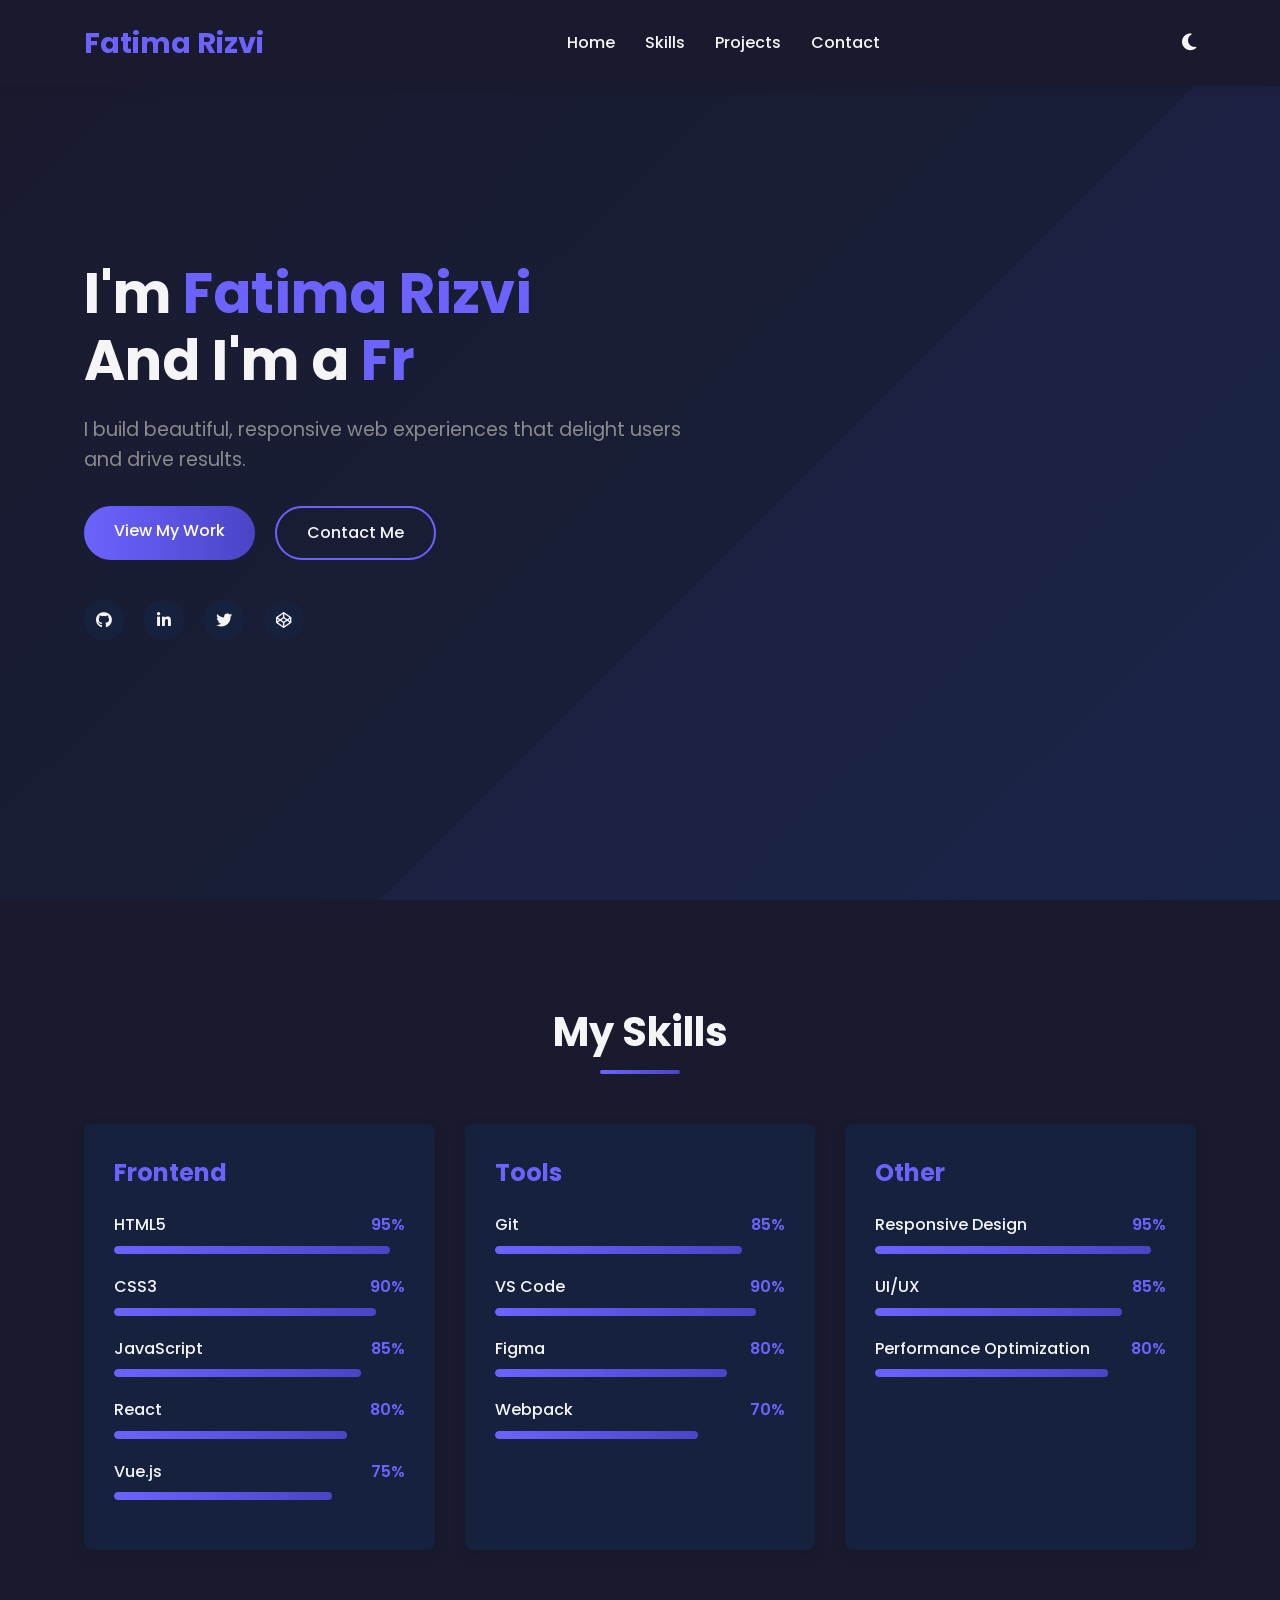
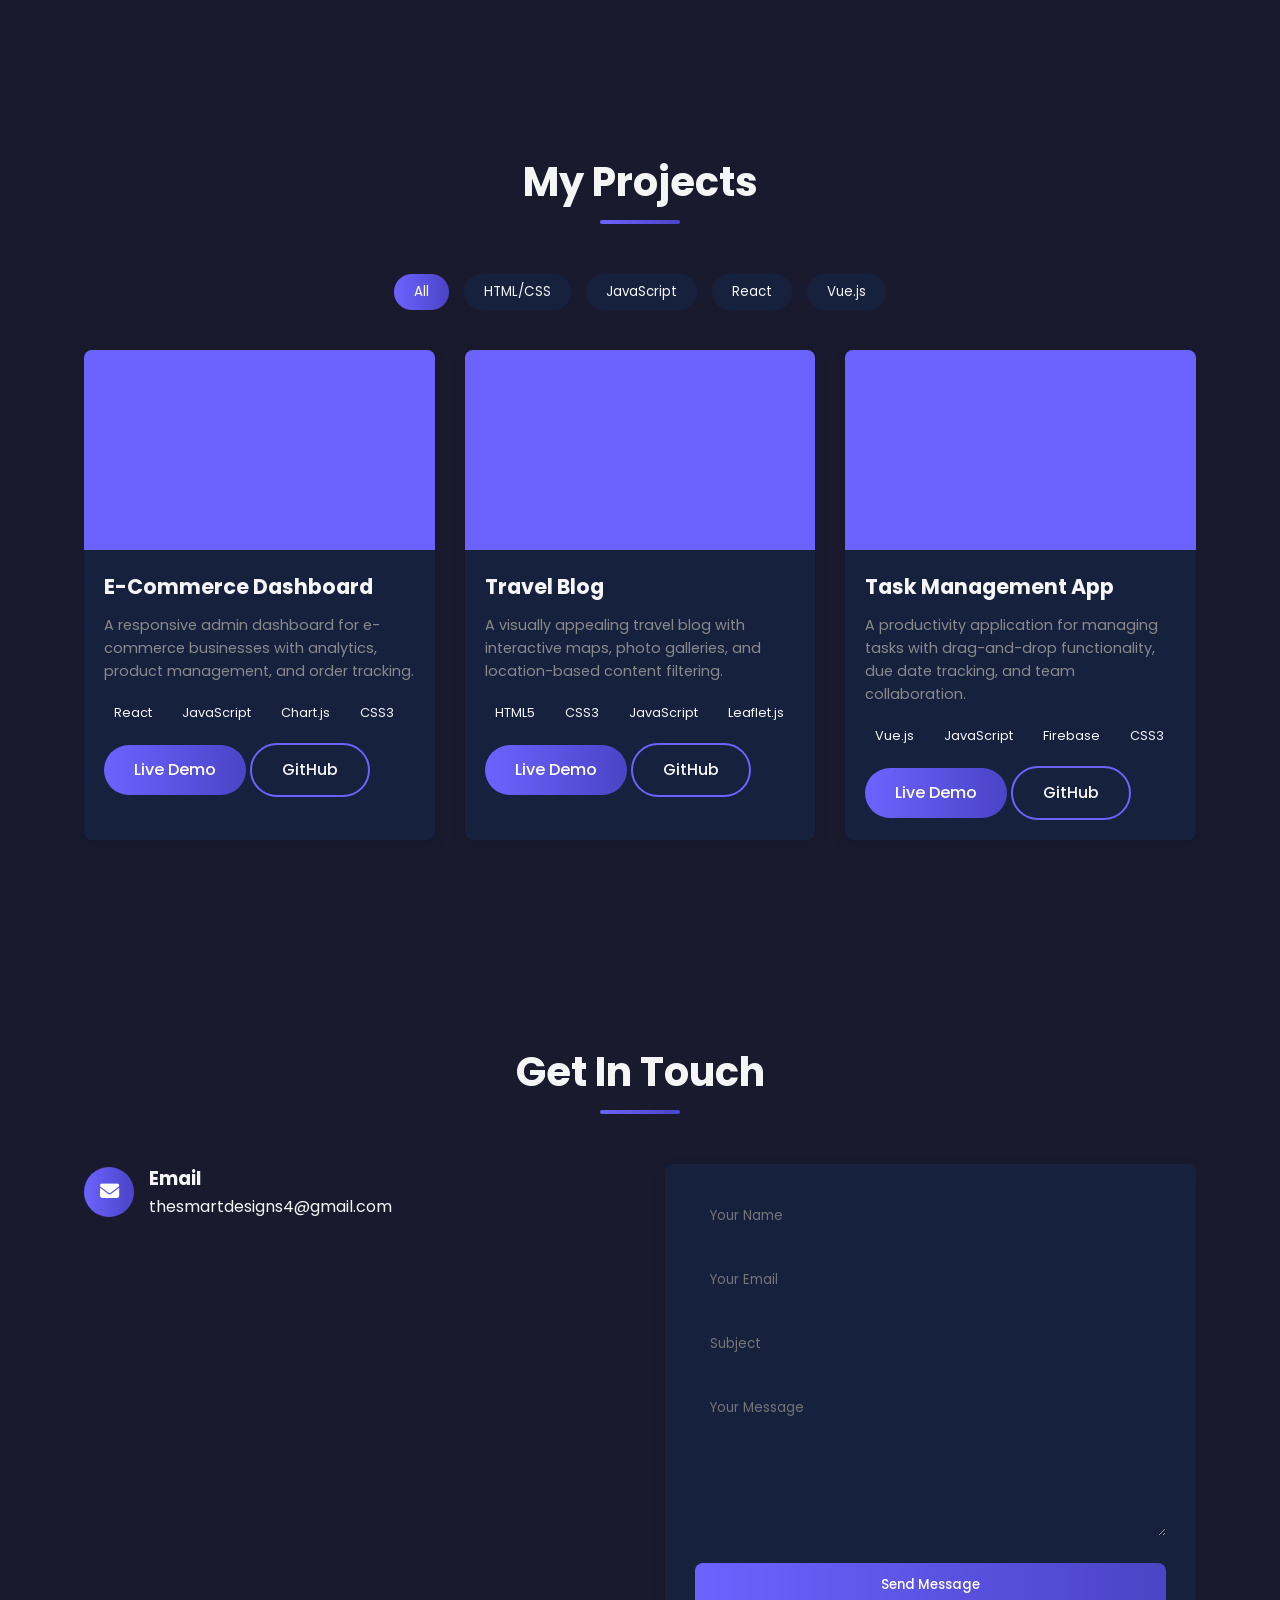
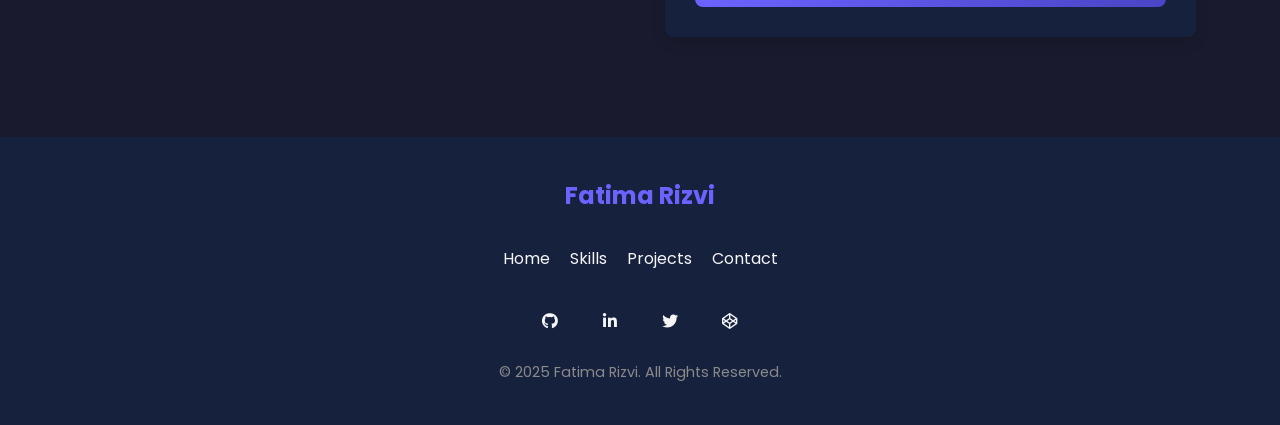
==== commit 91ef2973: "Update Live Demo link in index.html" ====
--- a/index.html
+++ b/index.html
@@ -936,7 +936,7 @@
                             <span class="tech-tag">CSS3</span>
                         </div>
                         <div class="project-links">
-                            <a href="#" class="btn btn-primary">Live Demo</a>
+                            <a href="https://smartcreativesagency.github.io/ecommerce.github.io/shop.html" class="btn btn-primary">Live Demo</a>
                             <a href="#" class="btn btn-secondary">GitHub</a>
                         </div>
                     </div>
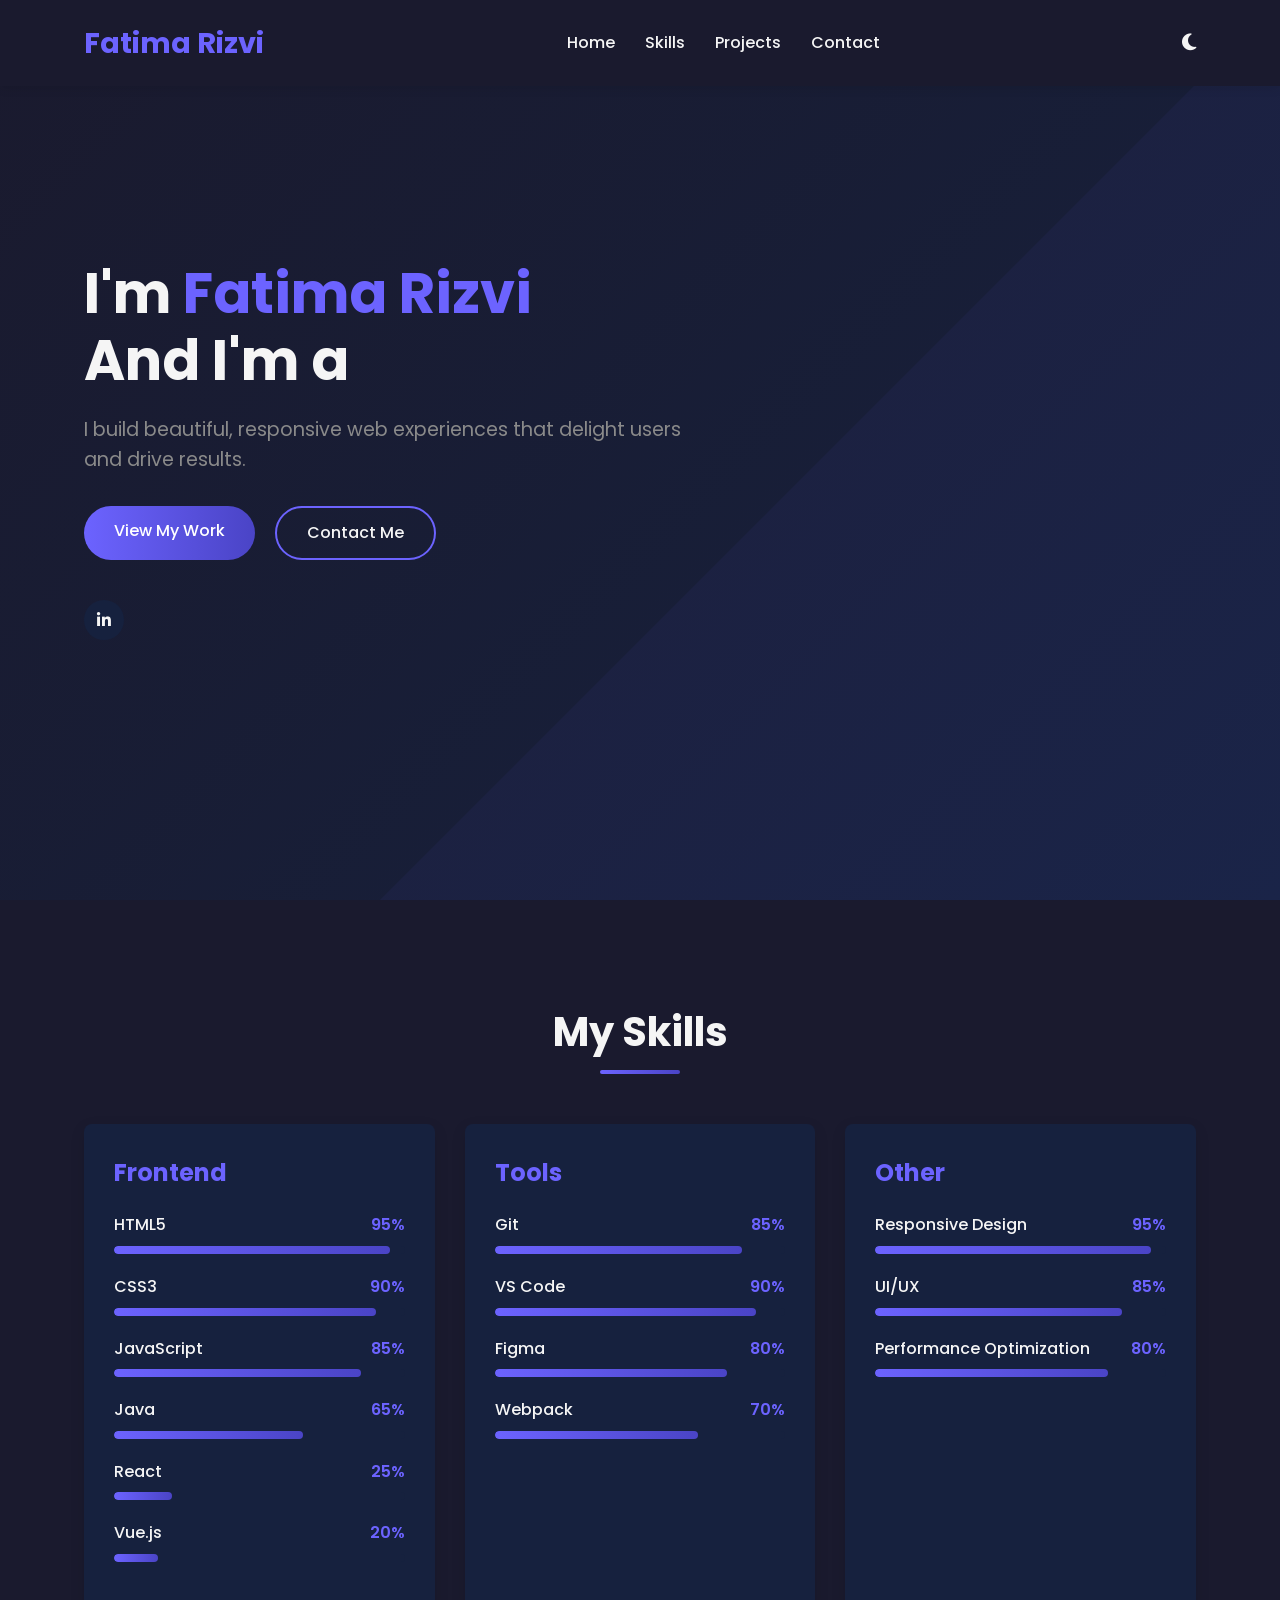
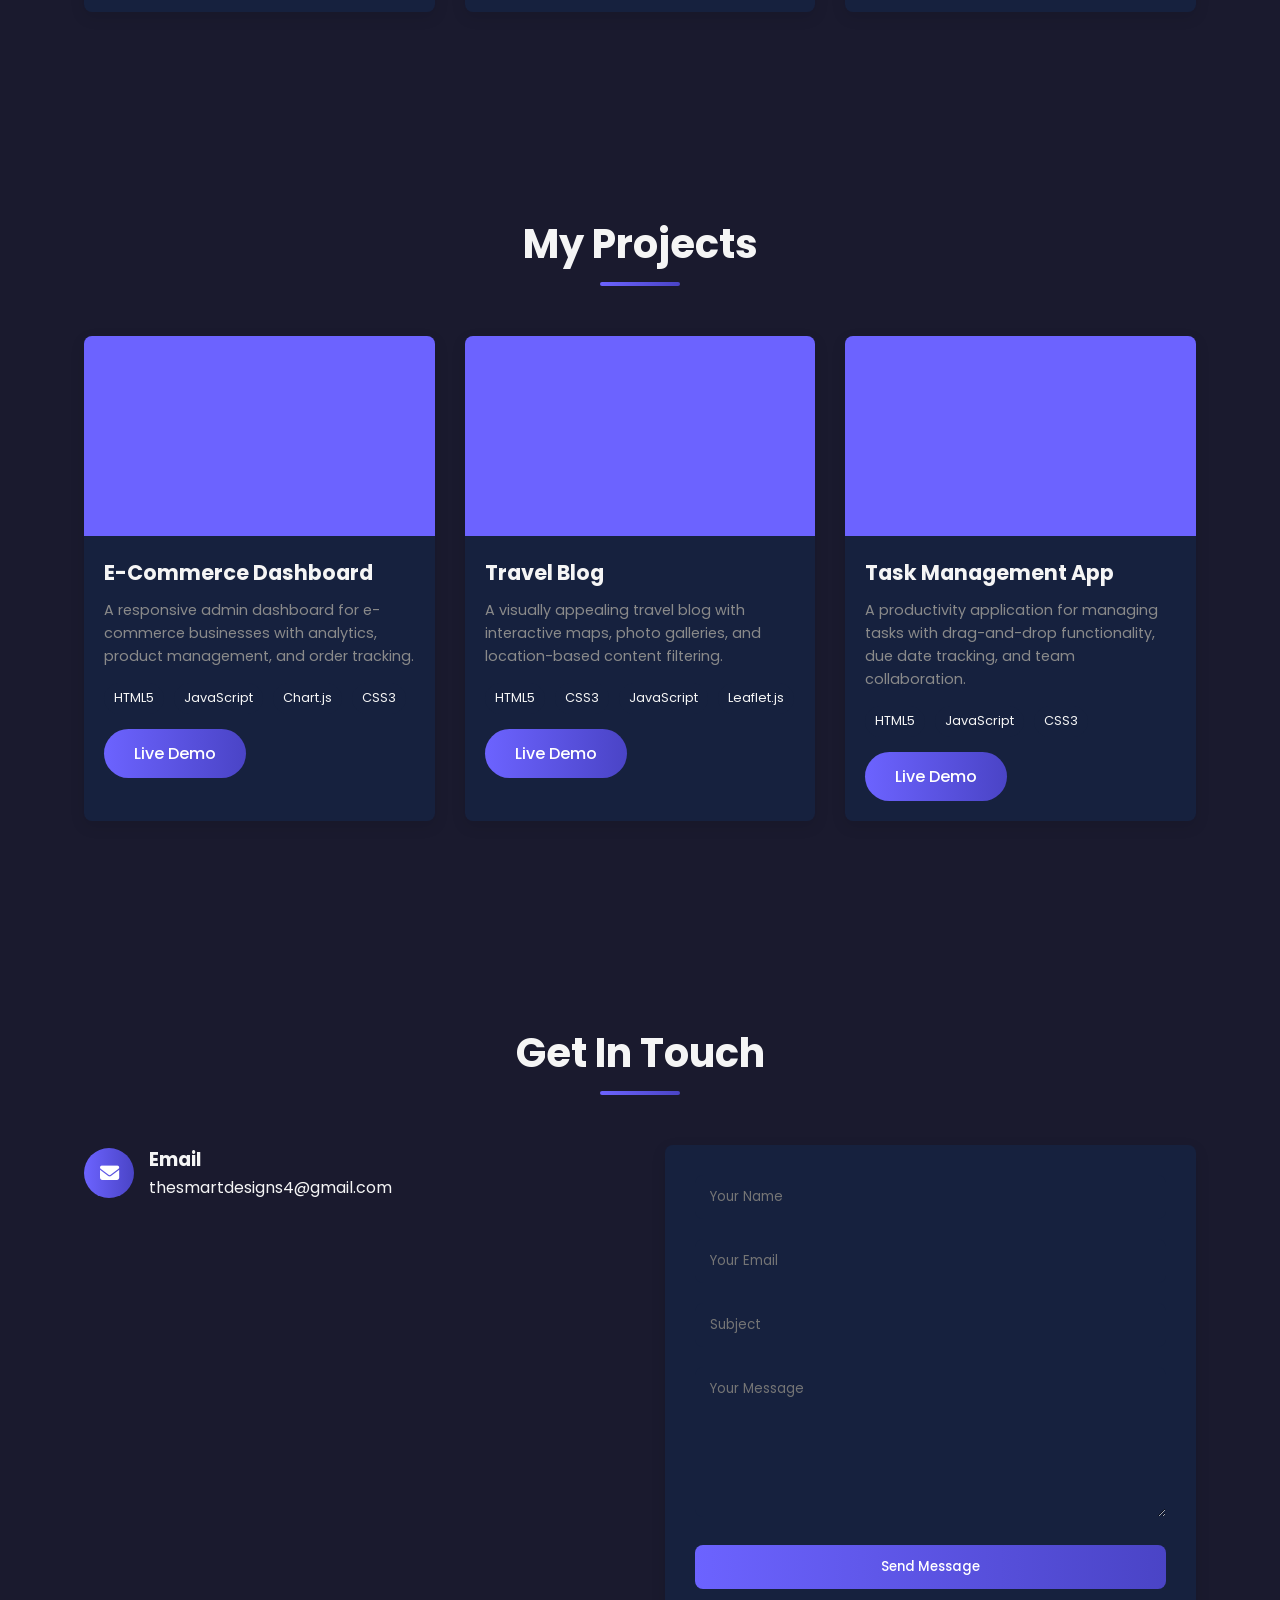
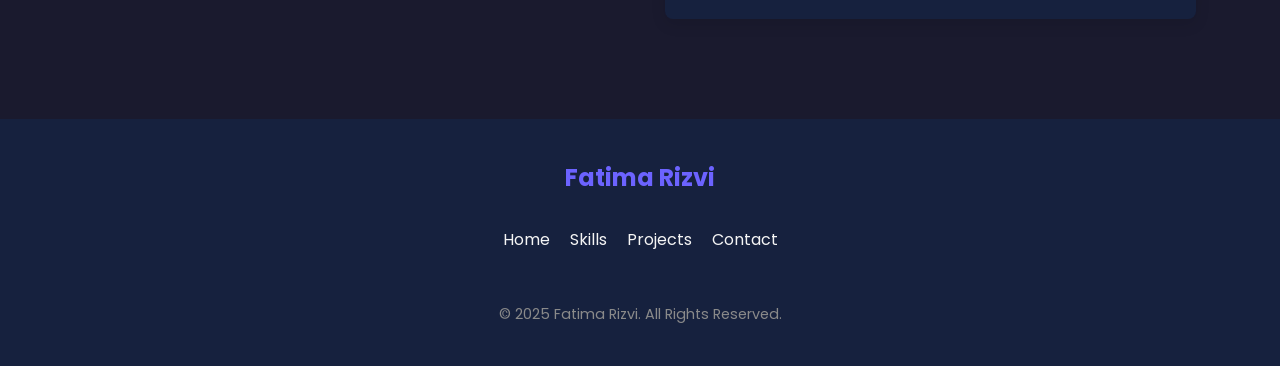
==== commit dc97c509: "Update index.html" ====
--- a/index.html
+++ b/index.html
@@ -770,10 +770,10 @@
                 <a href="#contact" class="btn btn-secondary">Contact Me</a>
             </div>
             <div class="social-icons">
-                <a href="#" class="social-icon"><i class="fab fa-github"></i></a>
-                <a href="#" class="social-icon"><i class="fab fa-linkedin-in"></i></a>
-                <a href="#" class="social-icon"><i class="fab fa-twitter"></i></a>
-                <a href="#" class="social-icon"><i class="fab fa-codepen"></i></a>
+                <!-- <a href="#" class="social-icon"><i class="fab fa-github"></i></a> -->
+                <a href="www.linkedin.com/in/meher-m-528456380" class="social-icon"><i class="fab fa-linkedin-in"></i></a>
+                <!-- <a href="#" class="social-icon"><i class="fab fa-twitter"></i></a> -->
+                <!-- <a href="#" class="social-icon"><i class="fab fa-codepen"></i></a> -->
             </div>
         </div>
     </div>
@@ -815,20 +815,29 @@
                     </div>
                     <div class="skill-item">
                         <div class="skill-header">
+                            <span class="skill-name">Java</span>
+                            <span class="skill-percentage">65%</span>
+                        </div>
+                        <div class="skill-bar">
+                            <div class="skill-progress" data-width="65"></div>
+                        </div>
+                    </div>
+                    <div class="skill-item">
+                        <div class="skill-header">
                             <span class="skill-name">React</span>
-                            <span class="skill-percentage">80%</span>
+                            <span class="skill-percentage">25%</span>
                         </div>
                         <div class="skill-bar">
-                            <div class="skill-progress" data-width="80"></div>
+                            <div class="skill-progress" data-width="20"></div>
                         </div>
                     </div>
                     <div class="skill-item">
                         <div class="skill-header">
                             <span class="skill-name">Vue.js</span>
-                            <span class="skill-percentage">75%</span>
+                            <span class="skill-percentage">20%</span>
                         </div>
                         <div class="skill-bar">
-                            <div class="skill-progress" data-width="75"></div>
+                            <div class="skill-progress" data-width="15"></div>
                         </div>
                     </div>
                 </div>
@@ -909,13 +918,13 @@
     <section class="section" id="projects">
         <div class="container">
             <h2 class="section-title">My Projects</h2>
-            <div class="projects-filter">
+            <!-- <div class="projects-filter">
                 <button class="filter-btn active" data-filter="all">All</button>
                 <button class="filter-btn" data-filter="html">HTML/CSS</button>
                 <button class="filter-btn" data-filter="javascript">JavaScript</button>
                 <button class="filter-btn" data-filter="react">React</button>
                 <button class="filter-btn" data-filter="vue">Vue.js</button>
-            </div>
+            </div> -->
             <div class="projects-grid">
                 <!-- Project 1 -->
                 <div class="project-card" data-category="javascript react">
@@ -930,14 +939,14 @@
                         <h3 class="project-title">E-Commerce Dashboard</h3>
                         <p class="project-description">A responsive admin dashboard for e-commerce businesses with analytics, product management, and order tracking.</p>
                         <div class="project-tech">
-                            <span class="tech-tag">React</span>
+                            <span class="tech-tag">HTML5</span>
                             <span class="tech-tag">JavaScript</span>
                             <span class="tech-tag">Chart.js</span>
                             <span class="tech-tag">CSS3</span>
                         </div>
                         <div class="project-links">
-                            <a href="https://smartcreativesagency.github.io/ecommerce.github.io/shop.html" class="btn btn-primary">Live Demo</a>
-                            <a href="#" class="btn btn-secondary">GitHub</a>
+                            <a href="#" class="btn btn-primary">Live Demo</a>
+                            <!-- <a href="#" class="btn btn-secondary">GitHub</a> -->
                         </div>
                     </div>
                 </div>
@@ -961,7 +970,7 @@
                         </div>
                         <div class="project-links">
                             <a href="#" class="btn btn-primary">Live Demo</a>
-                            <a href="#" class="btn btn-secondary">GitHub</a>
+                            <!-- <a href="#" class="btn btn-secondary">GitHub</a> -->
                         </div>
                     </div>
                 </div>
@@ -978,14 +987,13 @@
                         <h3 class="project-title">Task Management App</h3>
                         <p class="project-description">A productivity application for managing tasks with drag-and-drop functionality, due date tracking, and team collaboration.</p>
                         <div class="project-tech">
-                            <span class="tech-tag">Vue.js</span>
+                            <span class="tech-tag">HTML5</span>
                             <span class="tech-tag">JavaScript</span>
-                            <span class="tech-tag">Firebase</span>
                             <span class="tech-tag">CSS3</span>
                         </div>
                         <div class="project-links">
                             <a href="#" class="btn btn-primary">Live Demo</a>
-                            <a href="#" class="btn btn-secondary">GitHub</a>
+                            <!-- <a href="#" class="btn btn-secondary">GitHub</a> -->
                         </div>
                     </div>
                 </div>
@@ -1060,10 +1068,10 @@
                     <li><a href="#contact" class="footer-link">Contact</a></li>
                 </ul>
                 <div class="social-icons">
-                    <a href="#" class="social-icon" style="background-color: #16213E"><i class="fab fa-github"></i></a>
-                    <a href="#" class="social-icon" style="background-color: #16213E"><i class="fab fa-linkedin-in"></i></a>
-                    <a href="#" class="social-icon" style="background-color: #16213E"><i class="fab fa-twitter"></i></a>
-                    <a href="#" class="social-icon" style="background-color: #16213E"><i class="fab fa-codepen"></i></a>
+                    <!-- <a href="#" class="social-icon" style="background-color: #16213E"><i class="fab fa-github"></i></a> -->
+                    <!-- <a href="#" class="social-icon" style="background-color: #16213E"><i class="fab fa-linkedin-in"></i></a> -->
+                    <!-- <a href="#" class="social-icon" style="background-color: #16213E"><i class="fab fa-twitter"></i></a>
+                    <a href="#" class="social-icon" style="background-color: #16213E"><i class="fab fa-codepen"></i></a> -->
                 </div>
                 <p class="copyright">© 2025 Fatima Rizvi. All Rights Reserved.</p>
             </div>
@@ -1085,7 +1093,7 @@
             </div>
             <div class="modal-links">
                 <a href="#" class="btn btn-primary">Live Demo</a>
-                <a href="#" class="btn btn-secondary">GitHub</a>
+                <!-- <a href="#" class="btn btn-secondary">GitHub</a> -->
             </div>
         </div>
     </div>
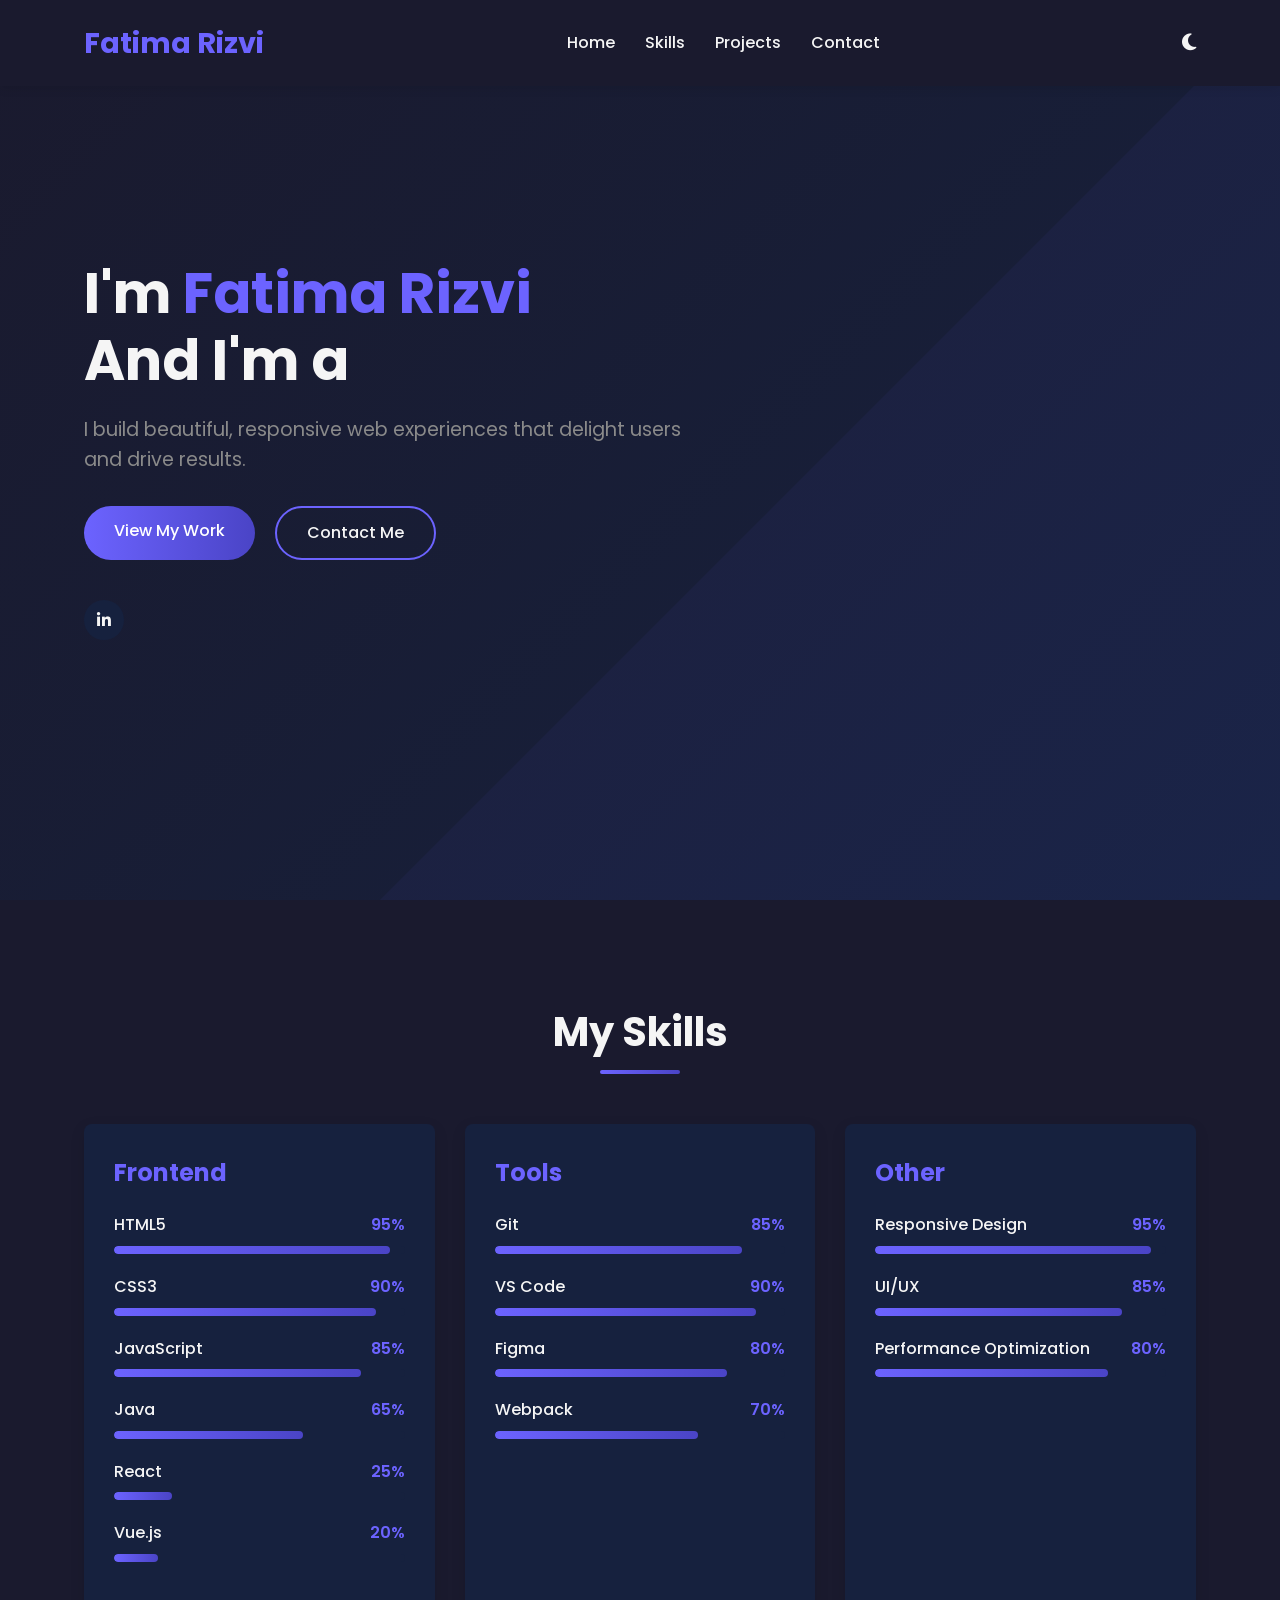
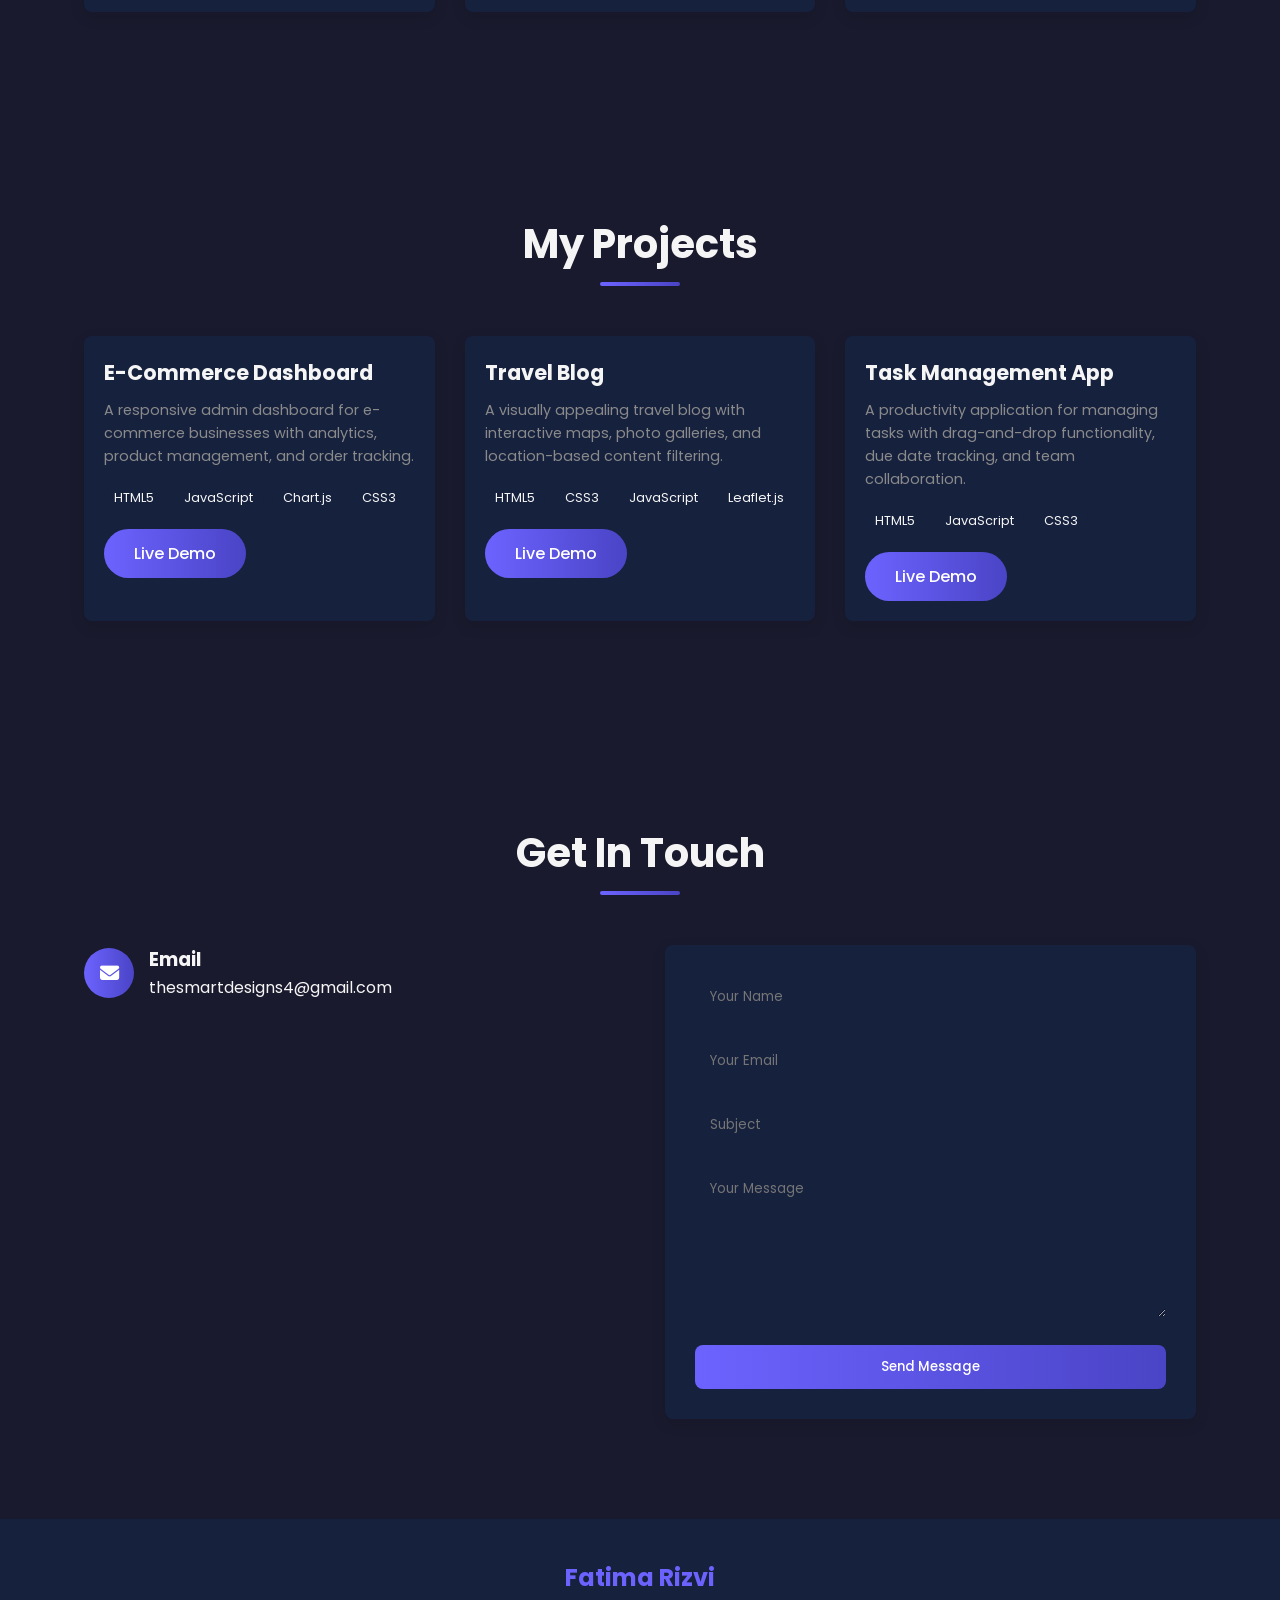
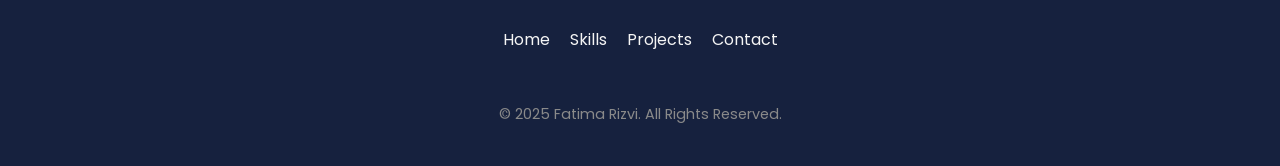
==== commit 14e13884: "Update index.html" ====
--- a/index.html
+++ b/index.html
@@ -771,7 +771,7 @@
             </div>
             <div class="social-icons">
                 <!-- <a href="#" class="social-icon"><i class="fab fa-github"></i></a> -->
-                <a href="www.linkedin.com/in/meher-m-528456380" class="social-icon"><i class="fab fa-linkedin-in"></i></a>
+                <a href="https://www.linkedin.com/in/meher-m-528456380/" class="social-icon"><i class="fab fa-linkedin-in"></i></a>
                 <!-- <a href="#" class="social-icon"><i class="fab fa-twitter"></i></a> -->
                 <!-- <a href="#" class="social-icon"><i class="fab fa-codepen"></i></a> -->
             </div>
@@ -928,7 +928,7 @@
             <div class="projects-grid">
                 <!-- Project 1 -->
                 <div class="project-card" data-category="javascript react">
-                    <div class="project-img">
+                    <div class="project-img1">
                         <div class="project-overlay">
                             <div class="project-actions">
                                 <button class="btn btn-primary view-project" data-id="1">View Details</button>
@@ -945,14 +945,14 @@
                             <span class="tech-tag">CSS3</span>
                         </div>
                         <div class="project-links">
-                            <a href="#" class="btn btn-primary">Live Demo</a>
+                            <a href="https://smartcreativesagency.github.io/ecommerce.github.io/shop.html" class="btn btn-primary">Live Demo</a>
                             <!-- <a href="#" class="btn btn-secondary">GitHub</a> -->
                         </div>
                     </div>
                 </div>
                 <!-- Project 2 -->
                 <div class="project-card" data-category="html javascript">
-                    <div class="project-img">
+                    <div class="project-img2">
                         <div class="project-overlay">
                             <div class="project-actions">
                                 <button class="btn btn-primary view-project" data-id="2">View Details</button>
@@ -969,14 +969,14 @@
                             <span class="tech-tag">Leaflet.js</span>
                         </div>
                         <div class="project-links">
-                            <a href="#" class="btn btn-primary">Live Demo</a>
+                            <a href="https://smartcreativesagency.github.io/travel.github.io/travel.html" class="btn btn-primary">Live Demo</a>
                             <!-- <a href="#" class="btn btn-secondary">GitHub</a> -->
                         </div>
                     </div>
                 </div>
                 <!-- Project 3 -->
                 <div class="project-card" data-category="vue javascript">
-                    <div class="project-img">
+                    <div class="project-img3">
                         <div class="project-overlay">
                             <div class="project-actions">
                                 <button class="btn btn-primary view-project" data-id="3">View Details</button>
@@ -992,7 +992,7 @@
                             <span class="tech-tag">CSS3</span>
                         </div>
                         <div class="project-links">
-                            <a href="#" class="btn btn-primary">Live Demo</a>
+                            <a href="https://smartcreativesagency.github.io/taskmanage.github.io/task.html" class="btn btn-primary">Live Demo</a>
                             <!-- <a href="#" class="btn btn-secondary">GitHub</a> -->
                         </div>
                     </div>
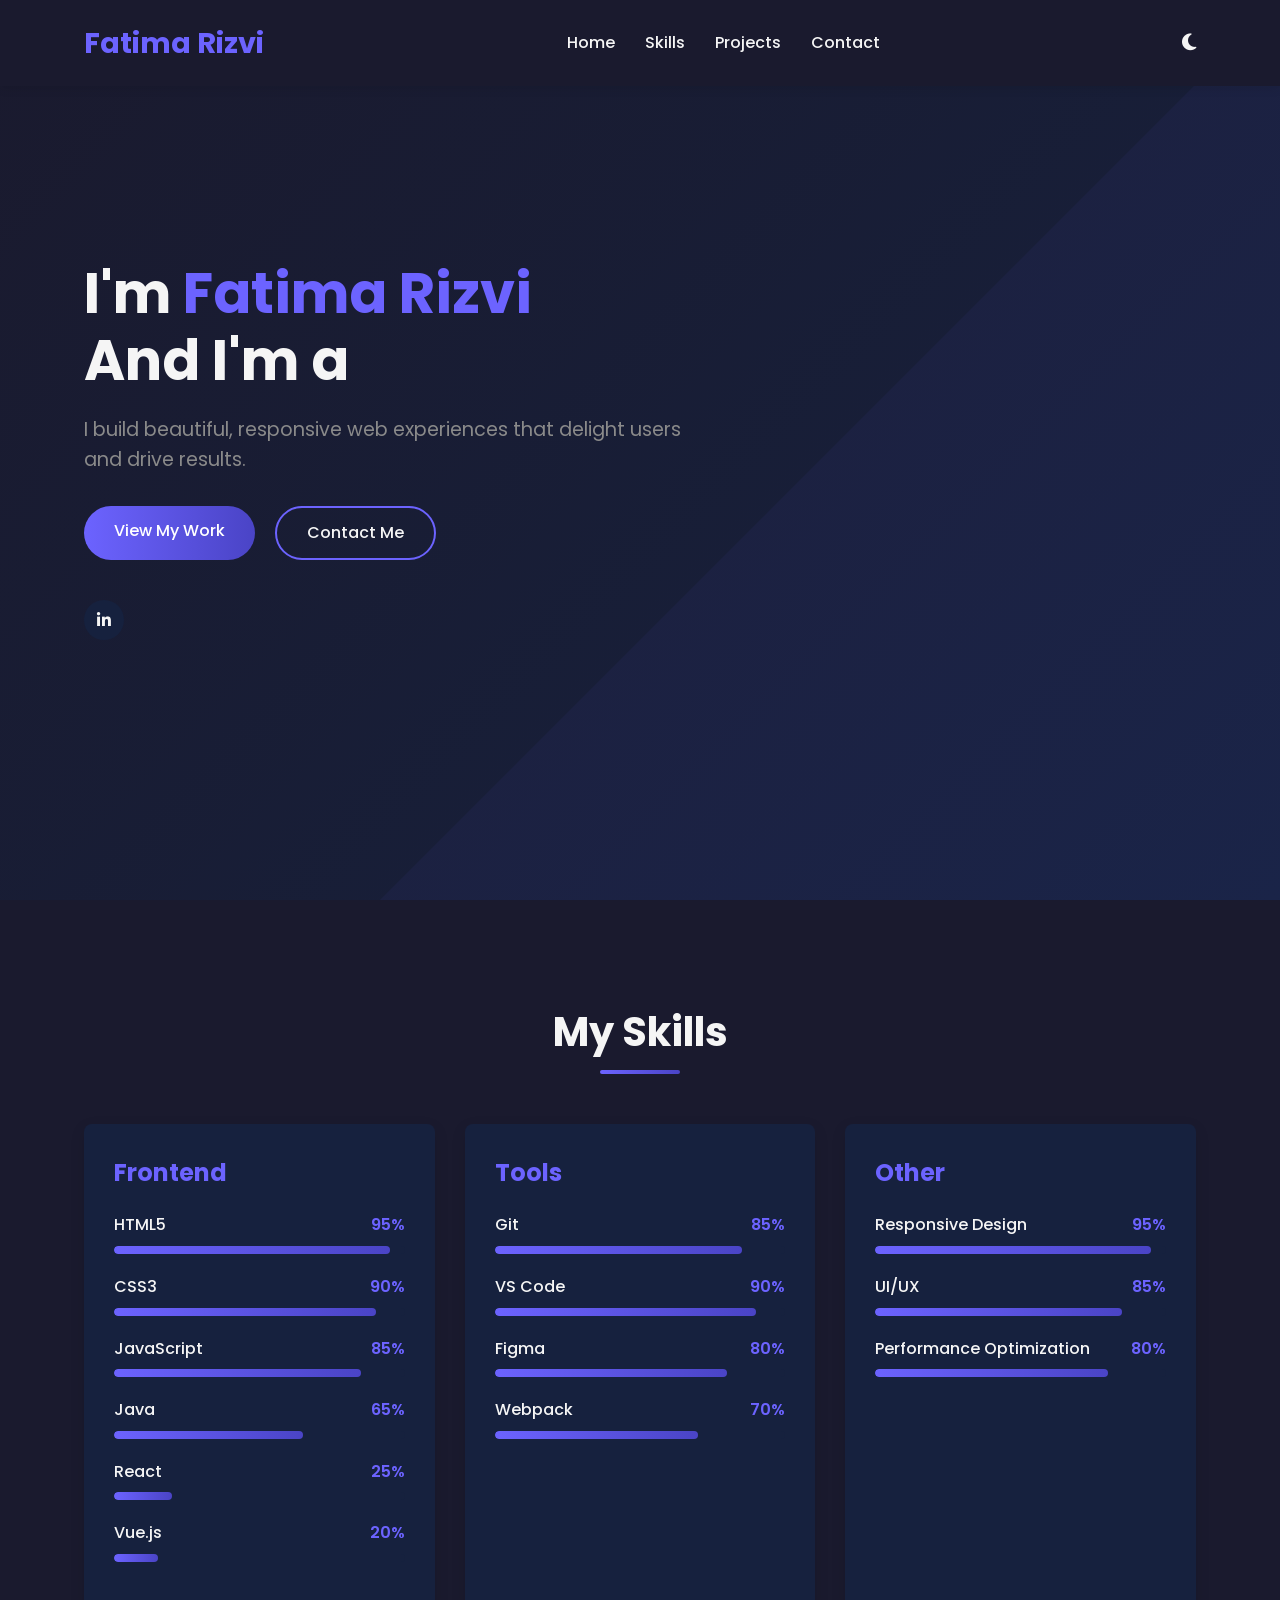
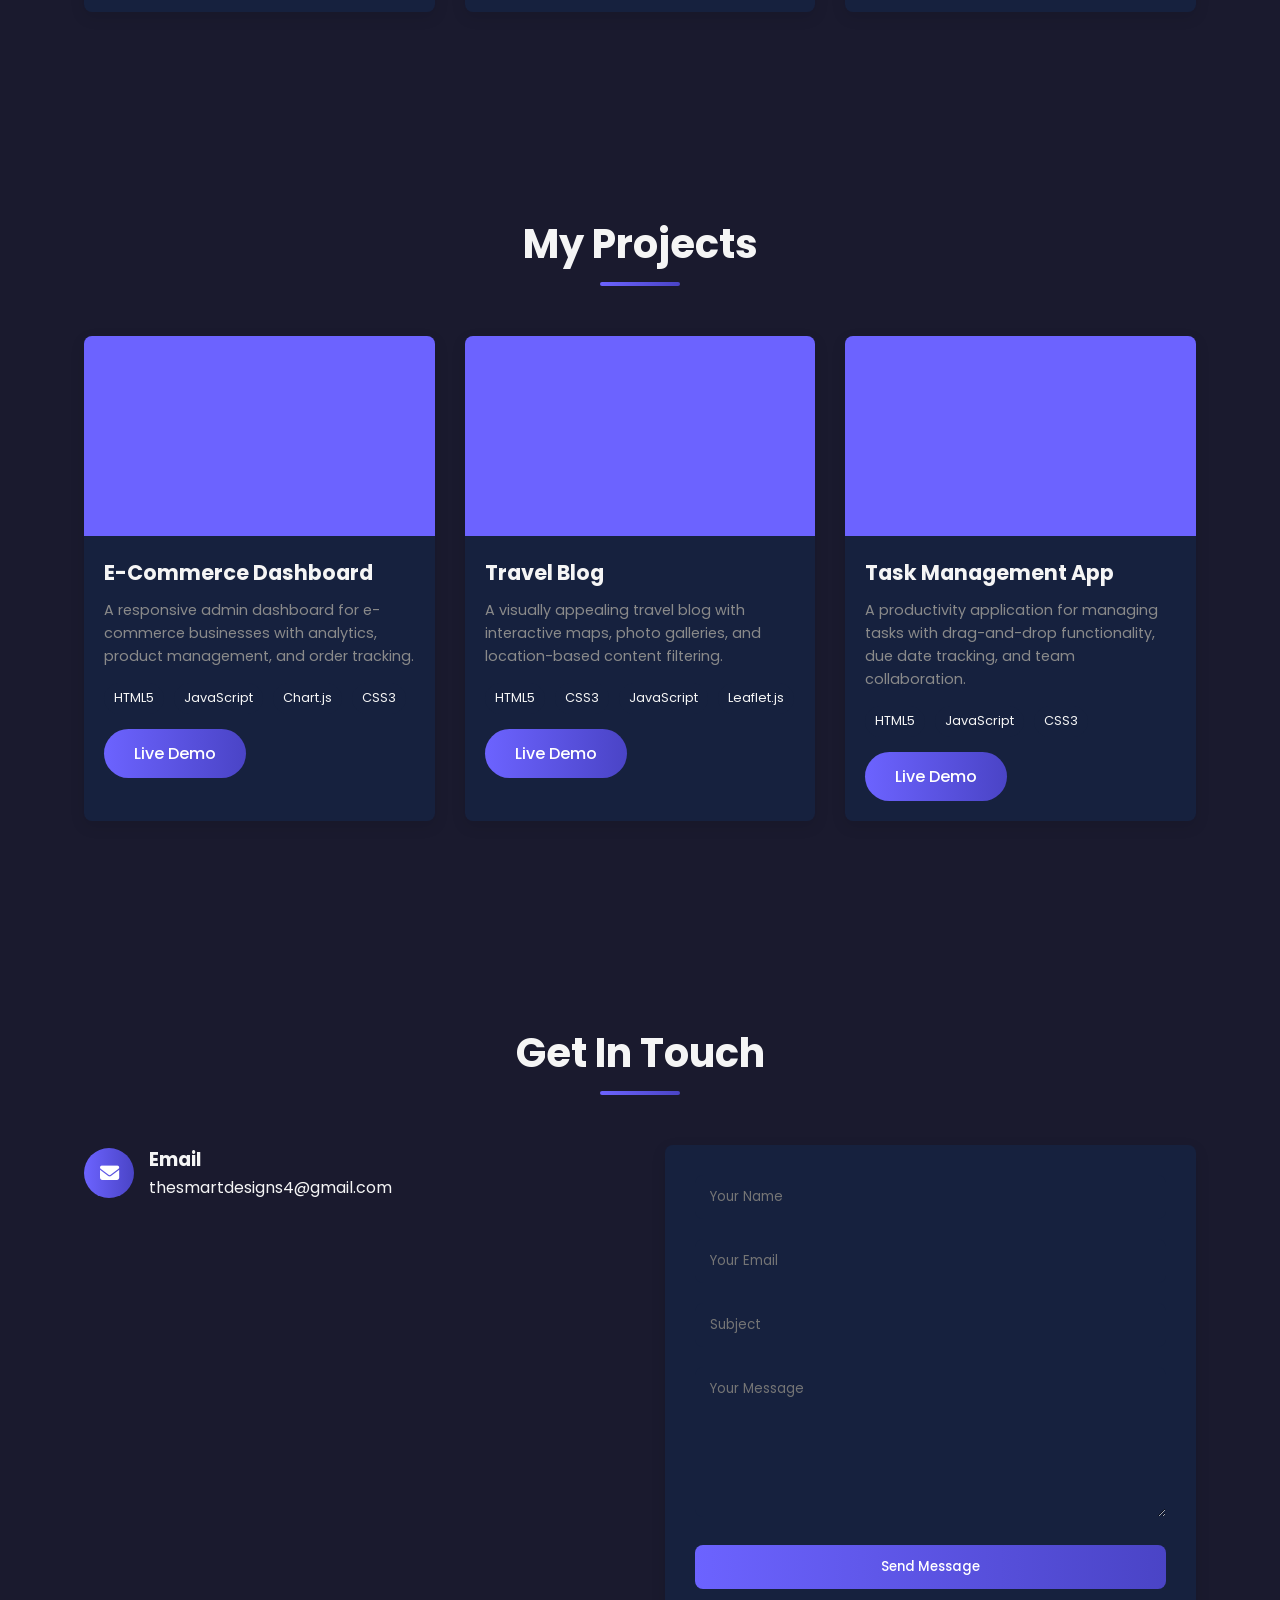
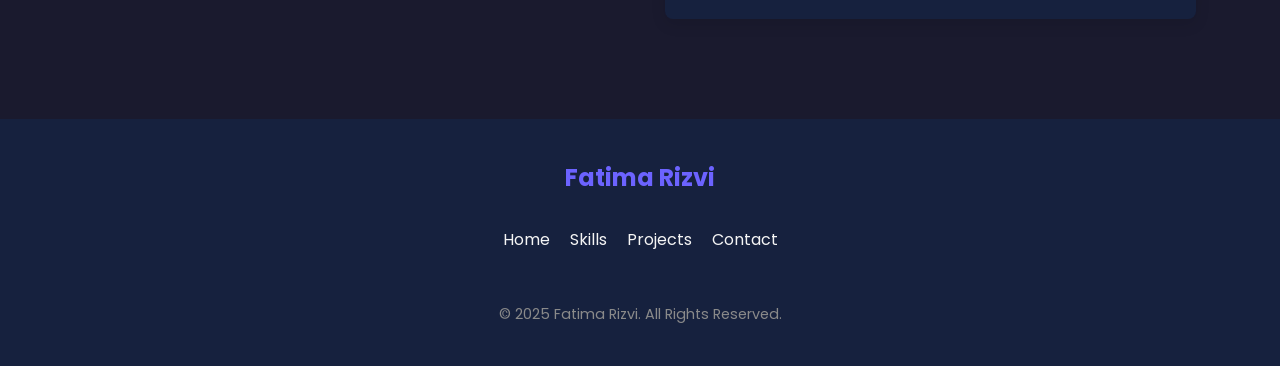
==== commit 3c453597: "Update index.html" ====
--- a/index.html
+++ b/index.html
@@ -928,7 +928,7 @@
             <div class="projects-grid">
                 <!-- Project 1 -->
                 <div class="project-card" data-category="javascript react">
-                    <div class="project-img1">
+                    <div class="project-img">
                         <div class="project-overlay">
                             <div class="project-actions">
                                 <button class="btn btn-primary view-project" data-id="1">View Details</button>
@@ -952,7 +952,7 @@
                 </div>
                 <!-- Project 2 -->
                 <div class="project-card" data-category="html javascript">
-                    <div class="project-img2">
+                    <div class="project-img">
                         <div class="project-overlay">
                             <div class="project-actions">
                                 <button class="btn btn-primary view-project" data-id="2">View Details</button>
@@ -976,7 +976,7 @@
                 </div>
                 <!-- Project 3 -->
                 <div class="project-card" data-category="vue javascript">
-                    <div class="project-img3">
+                    <div class="project-img">
                         <div class="project-overlay">
                             <div class="project-actions">
                                 <button class="btn btn-primary view-project" data-id="3">View Details</button>
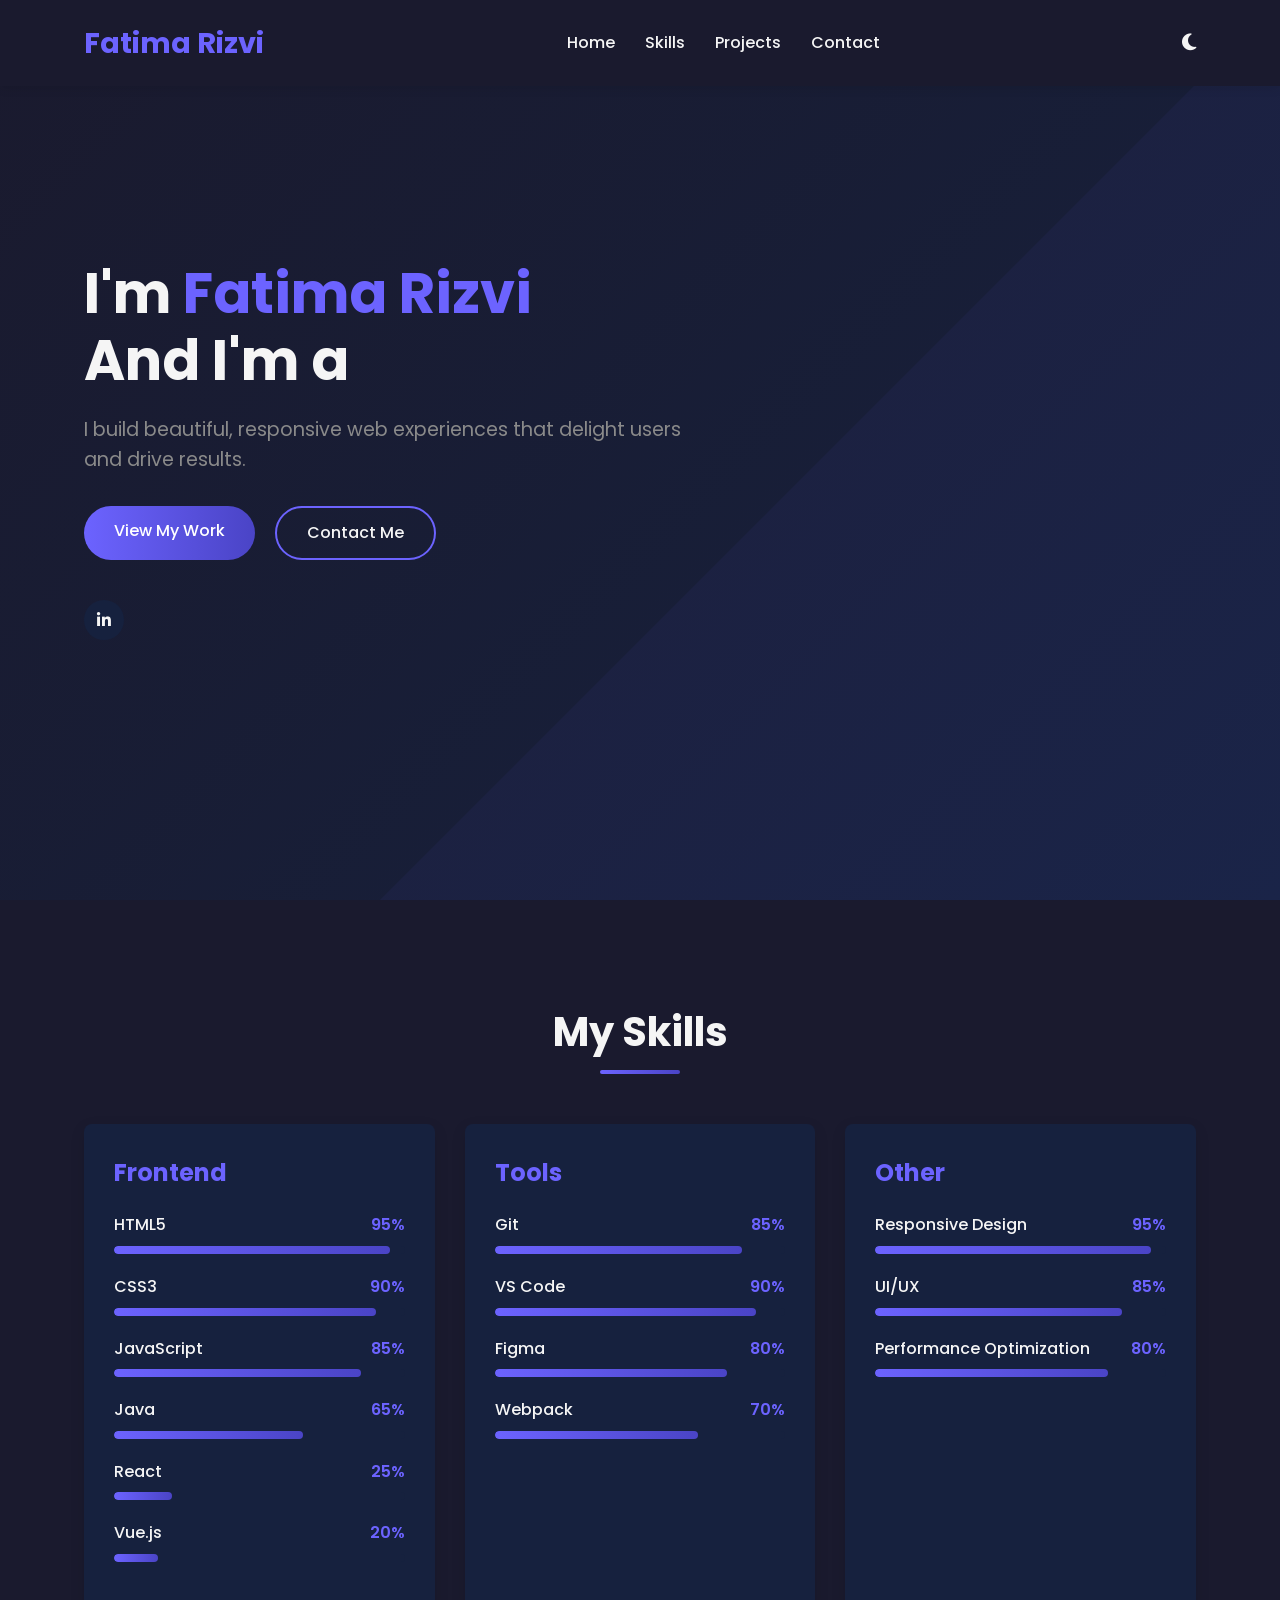
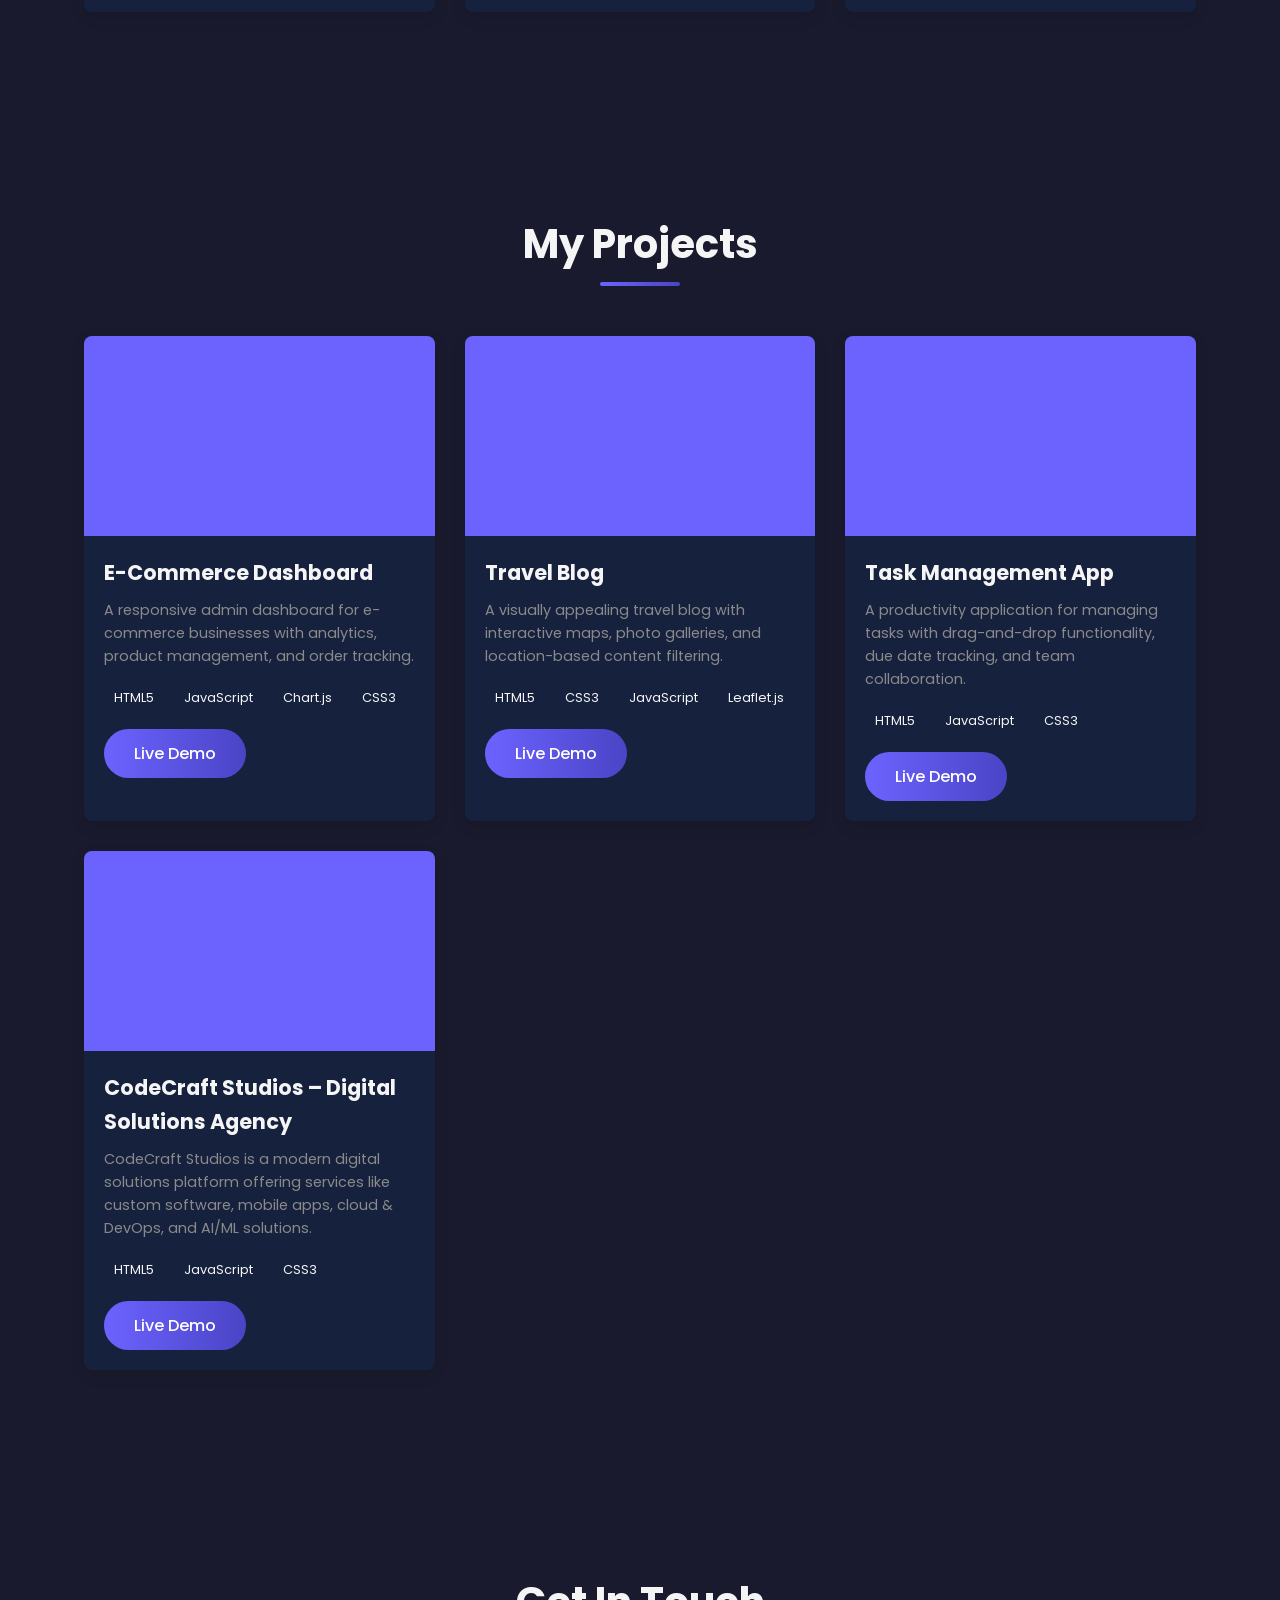
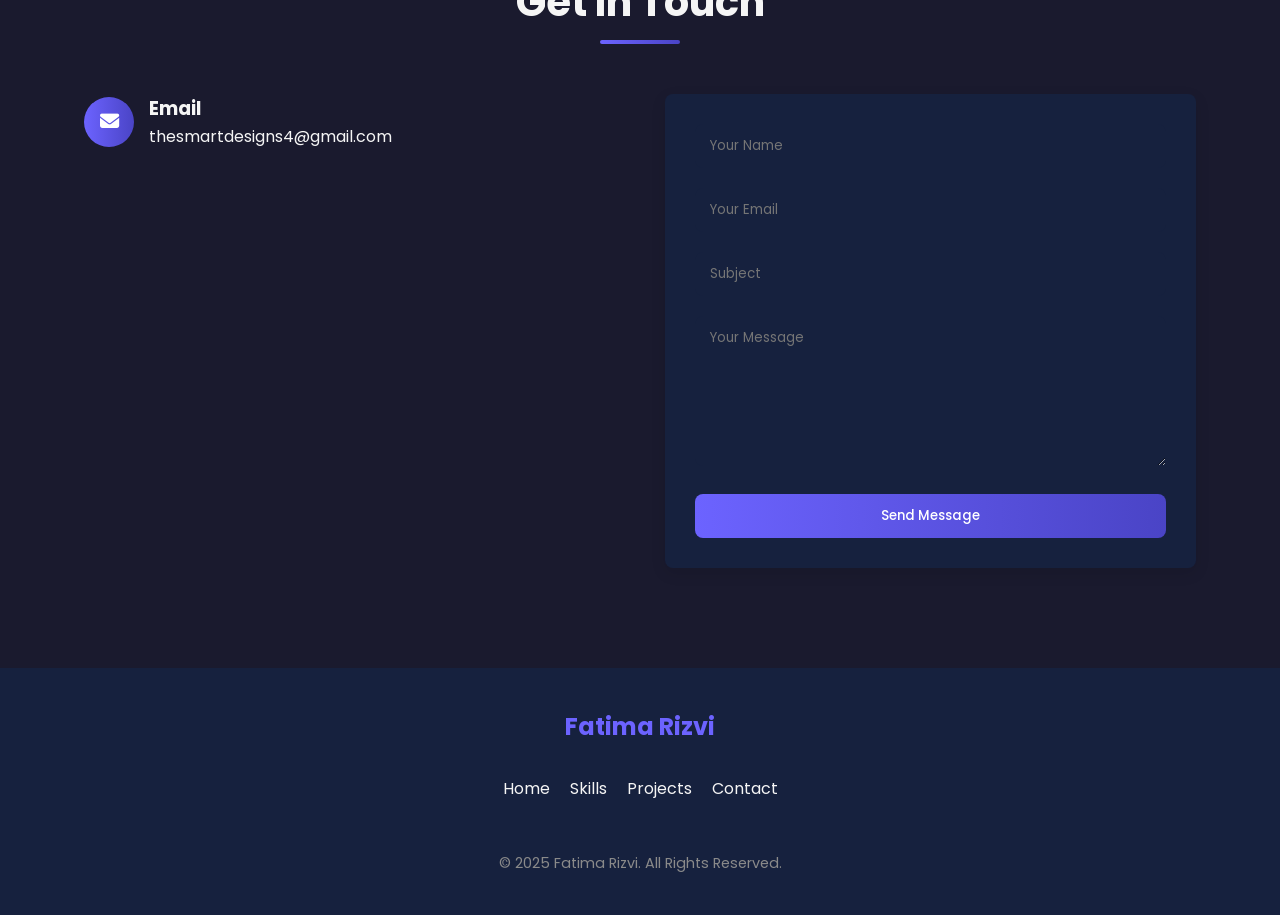
==== commit 0049a7ae: "Update index.html" ====
--- a/index.html
+++ b/index.html
@@ -931,7 +931,7 @@
                     <div class="project-img">
                         <div class="project-overlay">
                             <div class="project-actions">
-                                <button class="btn btn-primary view-project" data-id="1">View Details</button>
+                                <!-- <button class="btn btn-primary view-project" data-id="1">View Details</button> -->
                             </div>
                         </div>
                     </div>
@@ -955,7 +955,7 @@
                     <div class="project-img">
                         <div class="project-overlay">
                             <div class="project-actions">
-                                <button class="btn btn-primary view-project" data-id="2">View Details</button>
+                                <!-- <button class="btn btn-primary view-project" data-id="2">View Details</button> -->
                             </div>
                         </div>
                     </div>
@@ -979,7 +979,7 @@
                     <div class="project-img">
                         <div class="project-overlay">
                             <div class="project-actions">
-                                <button class="btn btn-primary view-project" data-id="3">View Details</button>
+                                <!-- <button class="btn btn-primary view-project" data-id="3">View Details</button> -->
                             </div>
                         </div>
                     </div>
@@ -993,6 +993,29 @@
                         </div>
                         <div class="project-links">
                             <a href="https://smartcreativesagency.github.io/taskmanage.github.io/task.html" class="btn btn-primary">Live Demo</a>
+                            <!-- <a href="#" class="btn btn-secondary">GitHub</a> -->
+                        </div>
+                    </div>
+                </div>
+                <!-- Project 4 -->
+                <div class="project-card" data-category="vue javascript">
+                    <div class="project-img">
+                        <div class="project-overlay">
+                            <div class="project-actions">
+                                <!-- <button class="btn btn-primary view-project" data-id="3">View Details</button> -->
+                            </div>
+                        </div>
+                    </div>
+                    <div class="project-content">
+                        <h3 class="project-title">CodeCraft Studios – Digital Solutions Agency</h3>
+                        <p class="project-description">CodeCraft Studios is a modern digital solutions platform offering services like custom software, mobile apps, cloud & DevOps, and AI/ML solutions.</p>
+                        <div class="project-tech">
+                            <span class="tech-tag">HTML5</span>
+                            <span class="tech-tag">JavaScript</span>
+                            <span class="tech-tag">CSS3</span>
+                        </div>
+                        <div class="project-links">
+                            <a href="https://smartcreativesagency.github.io/codecraft.github.io/codecraft.html" class="btn btn-primary">Live Demo</a>
                             <!-- <a href="#" class="btn btn-secondary">GitHub</a> -->
                         </div>
                     </div>
